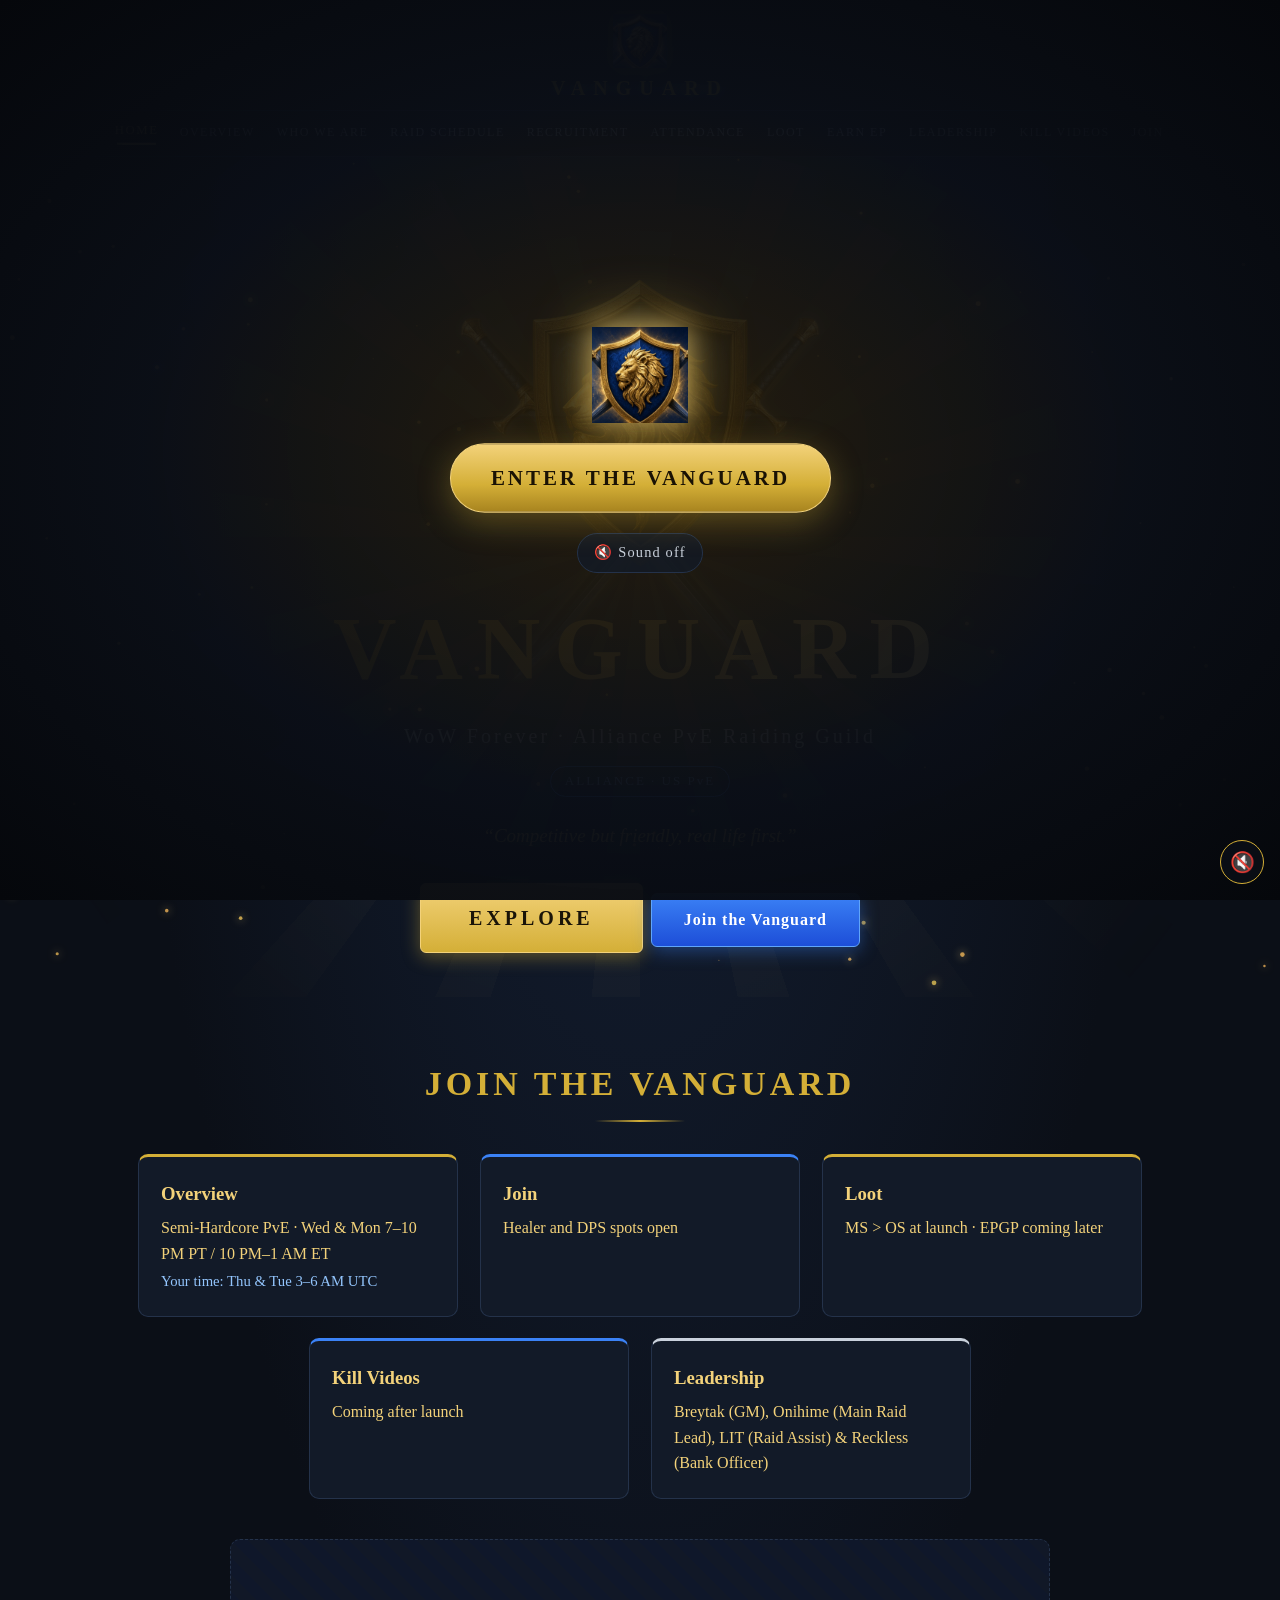
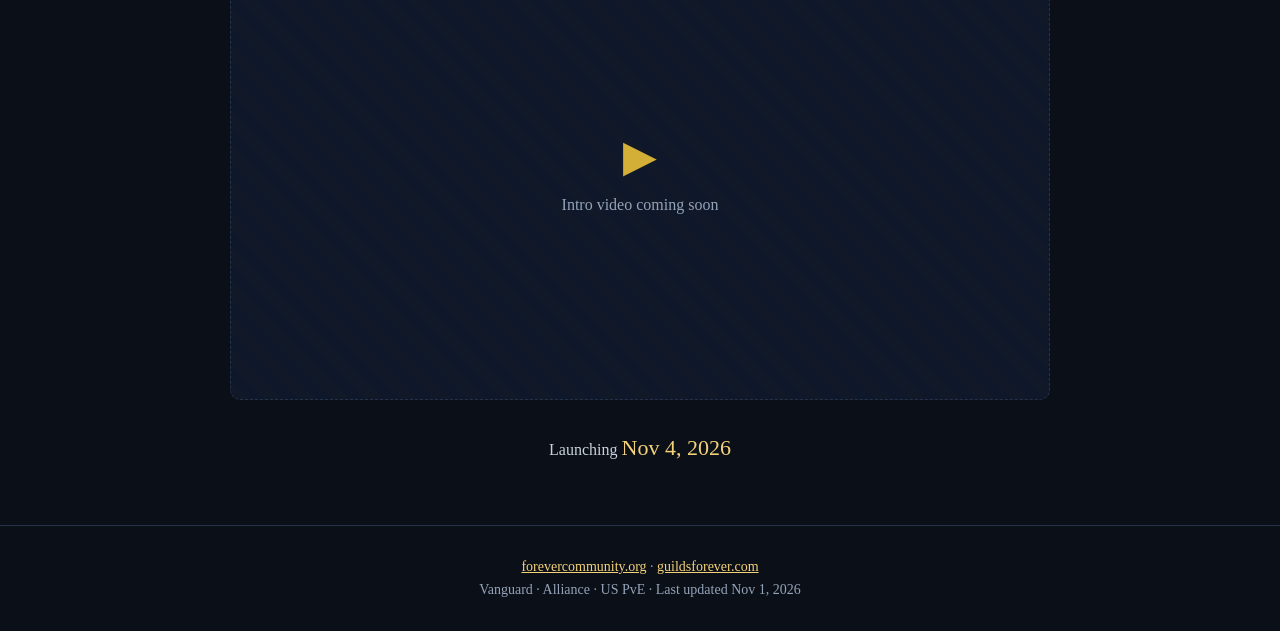
==== index.html @ 62df5122 "Officer core: LIT Raid Assist, Raid Lead 10-man 1 open" ====
<!DOCTYPE html><html lang="en"><head><meta charset="utf-8"><meta name="viewport" content="width=device-width,initial-scale=1"><meta name="robots" content="noindex,nofollow"><title>Home · Vanguard</title><link rel="icon" href="vanguard-icon.png"><link rel="stylesheet" href="styles.css?v=4"><script>try{if(!sessionStorage.getItem("vgIntro")&&!matchMedia("(prefers-reduced-motion: reduce)").matches)document.documentElement.classList.add("intro","intro-wait")}catch(e){}</script></head><body>
<nav class="nv-b"><a class="brand" href="index.html" class="active"><img src="vanguard-icon.png" alt="">VANGUARD</a><button class="burger" aria-label="Menu">☰</button><div class="links"><a href="index.html" class="active">Home</a><a href="overview.html">Overview</a><a href="who-we-are.html">Who We Are</a><a href="raid-schedule.html">Raid Schedule</a><a href="recruitment.html">Recruitment</a><a href="attendance.html">Attendance</a><a href="loot.html">Loot</a><a href="earn-ep.html">Earn EP</a><a href="leadership.html">Leadership</a><a href="videos.html">Kill Videos</a><a href="join.html">Join</a></div></nav>
<main><header class="hero"><canvas id="embers"></canvas><div class="rays"></div><div class="emblem"><img class="sword s1" src="sword.png" alt="" aria-hidden="true"><img class="sword s2" src="sword.png" alt="" aria-hidden="true"><img class="shield" src="shield-base.png" alt="Vanguard lion shield"><img class="lion" src="lion.png" alt="" aria-hidden="true"><span class="ring"></span><span class="flash"></span></div><h1 class="title">VANGUARD</h1><p class="tag">WoW Forever · Alliance PvE Raiding Guild</p><span class="region">ALLIANCE · US PvE</span><p class="motto">“Competitive but friendly, real life first.”</p><div><a class="btn gold big" href="#explore">Explore</a><a class="btn" href="https://discord.gg/F4yfHPMW54" target="_blank" rel="noopener">Join the Vanguard</a></div></header>
<section id="explore"><h2 class="reveal">Join the Vanguard</h2><div class="rule"></div><div class="tiles reveal" style="display:flex;flex-wrap:wrap;justify-content:center;gap:22px"><a href="overview.html" class="card tilt "><h3>Overview</h3><p>Semi-Hardcore PvE · Wed &amp; Mon <span class="raidtime" data-days="Wed,Mon">7–10 PM PT / 10 PM–1 AM ET</span></p></a><a href="join.html#recruiting" class="card tilt b"><h3>Join</h3><p>Healer and DPS spots open</p></a><a href="loot.html" class="card tilt "><h3>Loot</h3><p>MS &gt; OS at launch · EPGP coming later</p></a><a href="videos.html" class="card tilt b"><h3>Kill Videos</h3><p>Coming after launch</p></a><a href="leadership.html" class="card tilt s"><h3>Leadership</h3><p>Breytak (GM), Onihime (Main Raid Lead), LIT (Raid Assist) &amp; Reckless (Bank Officer)</p></a></div><div class="video-slot reveal" style="margin-top:40px"><div class="video tilt" role="img" aria-label="Intro video placeholder"><span>▶</span>Intro video coming soon</div></div><p class="center reveal" style="margin-top:30px">Launching <span class="big">Nov 4, 2026</span></p></section></main>
<footer><p><a href="https://forevercommunity.org/guilds/vanguard-2">forevercommunity.org</a> · <a href="https://guildsforever.com/guilds/vanguard">guildsforever.com</a></p><p>Vanguard · Alliance · US PvE · Last updated Nov 1, 2026</p></footer><div class="vg-splash" role="dialog" aria-label="Enter the Vanguard"><div class="vg-splash-inner"><img src="vanguard-icon.png" alt="" class="vg-splash-icon"><button class="vg-enter" type="button">Enter the Vanguard</button><button type="button" class="vg-hint" aria-pressed="false" title="Toggle sound"><span class="vg-spk">🔇</span> <span class="vg-hint-txt">Sound off</span></button></div></div><button class="sound-toggle" aria-label="Toggle sound" title="Sound off">🔇</button><script src="clang-fallback.js?v=4"></script><script src="script.js?v=4"></script></body></html>
---- styles.css ----
:root{--gold:#d4af37;--gold2:#f3d27a;--silver:#c9d1dc;--blue:#3b82f6;--bg:#0b0f17;--card:#121a28;--line:#24324a}
html{background:#0b0f17}
*{box-sizing:border-box;margin:0;padding:0}html{scroll-behavior:smooth}
body{background:radial-gradient(ellipse at top,#16233b 0,var(--bg) 60%) no-repeat;background-color:var(--bg);color:var(--silver);font-family:Georgia,'Times New Roman',serif;line-height:1.6;min-height:100vh;display:flex;flex-direction:column}
main{flex:1}a{color:var(--gold2)}
nav{position:sticky;top:0;z-index:50;background:rgba(11,15,23,.9);backdrop-filter:blur(8px);border-bottom:1px solid var(--line);display:flex;align-items:center;justify-content:space-between;padding:10px 24px}
.brand{display:flex;align-items:center;gap:10px;text-decoration:none;color:var(--gold);letter-spacing:4px;font-weight:bold}.brand img{width:38px;filter:drop-shadow(0 0 8px rgba(212,175,55,.5))}
.links{display:flex;gap:6px}.links a{position:relative;text-decoration:none;color:var(--silver);font-size:13px;letter-spacing:2px;text-transform:uppercase;padding:8px 12px;transition:.25s;display:inline-block}
.links a::after{content:"";position:absolute;left:12px;right:12px;bottom:4px;height:2px;background:linear-gradient(90deg,var(--gold),var(--gold2),var(--blue));transform:scaleX(0);transform-origin:left;transition:transform .35s}
.links a:hover,.links a.hover,.links a.active{color:var(--gold2);transform:translateY(-2px) scale(1.06);text-shadow:0 0 12px rgba(243,210,122,.8)}
.links a:hover::after,.links a.hover::after,.links a.active::after{transform:scaleX(1)}
.burger{display:none;background:none;border:1px solid var(--line);color:var(--gold);font-size:22px;padding:2px 10px;border-radius:6px;cursor:pointer}
@media(max-width:860px){.burger{display:block}.links{display:none;position:absolute;top:100%;left:0;right:0;flex-direction:column;background:rgba(11,15,23,.97);padding:10px 20px;border-bottom:1px solid var(--line)}.links.open{display:flex}h1.title{font-size:48px!important;letter-spacing:6px!important}}
.btn{display:inline-block;padding:13px 32px;border-radius:6px;background:linear-gradient(#3b82f6,#1d4ed8);color:#fff;text-decoration:none;font-weight:bold;letter-spacing:1px;border:1px solid #60a5fa;box-shadow:0 4px 18px rgba(59,130,246,.4);transition:.25s;margin:4px}
.btn:hover{transform:translateY(-3px) scale(1.04);box-shadow:0 8px 30px rgba(59,130,246,.7)}
.btn.gold{background:linear-gradient(var(--gold2),var(--gold));color:#1a1408;border-color:var(--gold2);box-shadow:0 4px 18px rgba(212,175,55,.4)}.btn.gold:hover{box-shadow:0 8px 34px rgba(243,210,122,.8)}
.btn.big{font-size:20px;padding:18px 48px;letter-spacing:4px;text-transform:uppercase}
section{max-width:1100px;margin:0 auto;padding:60px 24px}
h2{color:var(--gold);font-size:34px;letter-spacing:4px;text-transform:uppercase;text-align:center;margin-bottom:8px}
.rule{width:90px;height:2px;background:linear-gradient(90deg,transparent,var(--gold),transparent);margin:0 auto 32px}
.grid{display:grid;grid-template-columns:repeat(auto-fit,minmax(240px,1fr));gap:22px}
.card{background:var(--card);border:1px solid var(--line);border-radius:10px;padding:22px;border-top:3px solid var(--gold);transition:transform .2s,box-shadow .3s}
.card.b{border-top-color:var(--blue)}.card.s{border-top-color:var(--silver)}.card h3{color:#fff;margin-bottom:6px}.big{font-size:22px;color:var(--gold2)}
.tilt{transform-style:preserve-3d;will-change:transform}.tilt:hover,.tilt.hover{box-shadow:0 0 28px rgba(212,175,55,.45),0 0 60px rgba(59,130,246,.2);border-color:var(--gold)}
.role h3{font-size:15px;letter-spacing:3px;text-transform:uppercase;color:var(--gold)}.role li{list-style:none;padding:8px 0;border-bottom:1px solid var(--line);color:#e5e7eb}.role li small{display:block;color:#94a3b8}
.open{color:#4ade80;font-size:12px;letter-spacing:2px}.center{text-align:center}
.video{aspect-ratio:16/9;background:repeating-linear-gradient(45deg,#111827,#111827 12px,#0f172a 12px,#0f172a 24px);border:1px dashed var(--line);border-radius:10px;display:flex;flex-direction:column;align-items:center;justify-content:center;color:#94a3b8;transition:transform .2s,box-shadow .3s}
.video span{font-size:44px;color:var(--gold);transition:.3s}.video:hover span,.video.hover span{transform:scale(1.25);text-shadow:0 0 20px var(--gold)}
.pdf{width:100%;height:80vh;border:1px solid var(--line);border-radius:10px;background:#fff;margin-top:20px}
footer{border-top:1px solid var(--line);text-align:center;padding:30px;font-size:14px;color:#94a3b8}
.reveal{opacity:0;transform:translateY(40px);transition:opacity .8s,transform .8s}.reveal.in{opacity:1;transform:none}
.page-head{text-align:center;padding:60px 20px 0}.page-head h1{color:var(--gold);font-size:46px;letter-spacing:8px}
/* landing */
.hero{position:relative;min-height:calc(100vh - 60px);display:flex;flex-direction:column;align-items:center;justify-content:center;text-align:center;overflow:hidden;padding:40px 20px}
#embers{position:absolute;inset:0;width:100%;height:100%;z-index:0}
.rays{position:absolute;top:-50%;left:50%;width:1600px;height:1600px;margin-left:-800px;background:repeating-conic-gradient(from 0deg,rgba(243,210,122,.07) 0 6deg,transparent 6deg 18deg);animation:spin 80s linear infinite;z-index:0;mask-image:radial-gradient(circle,#000 0,transparent 60%);-webkit-mask-image:radial-gradient(circle,#000 0,transparent 60%)}
@keyframes spin{to{transform:rotate(360deg)}}
.hero>*:not(#embers):not(.rays){position:relative;z-index:1}
.hero img{width:240px;animation:pulse 3.5s ease-in-out infinite}
@keyframes pulse{0%,100%{filter:drop-shadow(0 0 18px rgba(59,130,246,.45))}50%{filter:drop-shadow(0 0 45px rgba(243,210,122,.85))}}
h1.title{font-size:88px;letter-spacing:14px;background:linear-gradient(110deg,#a8841f 0%,#f3d27a 35%,#fffbe8 50%,#f3d27a 65%,#a8841f 100%);background-size:250% 100%;-webkit-background-clip:text;background-clip:text;color:transparent;animation:shimmer 4s linear infinite}
@keyframes shimmer{from{background-position:150% 0}to{background-position:-100% 0}}
.tag{font-size:20px;letter-spacing:3px}.region{display:inline-block;margin:14px 0;padding:4px 14px;border:1px solid var(--blue);border-radius:20px;color:#93c5fd;font-size:13px;letter-spacing:2px}
.motto{font-style:italic;color:var(--gold2);font-size:19px;margin:10px 0 28px}
.tiles a{text-decoration:none;display:block}.tiles .card h3{color:var(--gold2)}
@media(prefers-reduced-motion:reduce){*{animation:none!important;transition:none!important}.reveal{opacity:1;transform:none}}
/* guide tabs */
.tabs{display:flex;flex-wrap:wrap;gap:8px;justify-content:center;margin-bottom:28px}
.tabs a{text-decoration:none;color:var(--silver);border:1px solid var(--line);background:var(--card);padding:9px 16px;border-radius:30px;font-size:13px;letter-spacing:2px;text-transform:uppercase;transition:.3s}
.tabs a:hover{color:var(--gold2);border-color:var(--gold);transform:translateY(-2px);box-shadow:0 0 14px rgba(212,175,55,.35)}
.tabs a.on{color:#1a1408;background:linear-gradient(var(--gold2),var(--gold));border-color:var(--gold2);box-shadow:0 0 22px rgba(243,210,122,.7)}
.panel{display:none;animation:fadeup .45s ease}.panel.on{display:block}
@keyframes fadeup{from{opacity:0;transform:translateY(16px)}to{opacity:1;transform:none}}
.panel h3.k{color:#93c5fd;font-size:13px;letter-spacing:3px;text-transform:uppercase;margin-bottom:4px}
.panel h2{text-align:left;font-size:28px;margin-bottom:16px}.panel p{margin-bottom:12px}.panel .grid{margin:16px 0}
.panel ul{margin:8px 0 16px 20px}.panel li{margin:6px 0}.panel li::marker{color:var(--gold)}
.panel ol{margin:8px 0 16px 22px}.stat{font-size:48px;color:var(--gold2);line-height:1}
table{width:100%;border-collapse:collapse;margin:12px 0 18px;background:var(--card);border-radius:8px;overflow:hidden}
th{color:var(--gold);text-align:left;font-size:12px;letter-spacing:2px;text-transform:uppercase;background:#0f1726}
th,td{padding:10px 12px;border-bottom:1px solid var(--line)}.formula{text-align:center;font-size:28px;color:var(--gold2);margin:14px 0}
.tablewrap{overflow-x:auto}
.video-slot{max-width:820px;margin:0 auto}
@media(max-width:600px){.tabs{flex-wrap:nowrap;overflow-x:auto;justify-content:flex-start;padding-bottom:6px}.tabs a{white-space:nowrap}}
.panel{scroll-margin-top:140px}
.tiles>a{flex:0 1 320px}
.guide-page{padding-top:40px}.links a{padding:8px 9px;letter-spacing:1.5px;font-size:12px}
@media(max-width:1180px){.burger{display:block}.links{display:none;position:absolute;top:100%;left:0;right:0;flex-direction:column;background:rgba(11,15,23,.97);padding:10px 20px;border-bottom:1px solid var(--line)}.links.open{display:flex}}
@media(max-width:1180px){.links{background:#0b0f17!important;box-shadow:0 12px 30px rgba(0,0,0,.6)}}
.localtime{display:block;margin-top:4px;font-size:.92em;color:#93c5fd}
/* ===== homepage intro ===== */
.emblem{position:relative;width:300px;height:280px;margin-bottom:6px}
.emblem .shield{position:absolute;left:42px;top:-14px;width:216px;height:auto;z-index:3;animation:pulse 3.5s ease-in-out infinite}
.sword{position:absolute;top:-37px;left:60px;width:180px;height:470px;transform-origin:50% 58%;object-fit:contain;z-index:1;filter:drop-shadow(0 0 6px rgba(243,210,122,.35))}
.sword.s1{transform:rotate(-40deg)}.sword.s2{transform:rotate(40deg) scaleX(-1)}
.ring,.flash{position:absolute;left:50%;top:45%;pointer-events:none;z-index:5;opacity:0}
.ring{width:40px;height:40px;margin:-20px;border-radius:50%;border:3px solid #fff3c4;box-shadow:0 0 30px #f3d27a,inset 0 0 20px #f3d27a}
.flash{width:420px;height:420px;margin:-210px;border-radius:50%;background:radial-gradient(circle,rgba(255,250,225,.95) 0,rgba(243,210,122,.5) 25%,transparent 60%)}
.intro .sword.s1{animation:drop1 .7s cubic-bezier(.5,0,.75,0) both}
.intro .sword.s2{animation:drop2 .7s cubic-bezier(.5,0,.75,0) .8s both}
@keyframes drop1{0%{transform:translateY(-700px) rotate(-40deg);opacity:0}70%{transform:translateY(0) rotate(-40deg);opacity:1}82%{transform:translateY(-22px) rotate(-40deg)}100%{transform:translateY(0) rotate(-40deg)}}
@keyframes drop2{0%{transform:translateY(-700px) rotate(40deg) scaleX(-1);opacity:0}70%{transform:translateY(0) rotate(40deg) scaleX(-1);opacity:1}82%{transform:translateY(-22px) rotate(40deg) scaleX(-1)}100%{transform:translateY(0) rotate(40deg) scaleX(-1)}}
.intro .emblem .shield{animation:slam .6s cubic-bezier(.6,0,.9,.3) 1.72s both,pulse 3.5s ease-in-out 3.2s infinite}
@keyframes slam{0%{transform:translateY(-500px) scale(1.6);opacity:0}80%{transform:translateY(0) scale(1);opacity:1}90%{transform:scale(1.06)}100%{transform:scale(1)}}
.intro .ring{animation:ring .7s ease-out 2.2s both}@keyframes ring{0%{opacity:0;transform:scale(1)}5%{opacity:1}100%{opacity:0;transform:scale(14)}}
.intro .flash{animation:flash .6s ease-out 2.2s both}@keyframes flash{0%{opacity:0;transform:scale(.3)}20%{opacity:1}100%{opacity:0;transform:scale(1.3)}}
.intro .hero{animation:shake .4s linear 2.2s both}
@keyframes shake{0%,100%{transform:none}15%{transform:translate(-7px,4px)}30%{transform:translate(6px,-5px)}45%{transform:translate(-5px,-3px)}60%{transform:translate(4px,4px)}80%{transform:translate(-2px,1px)}}
.intro h1.title{animation:reveal .8s ease-out 2.35s both,shimmer 4s linear 2.35s infinite}
@keyframes reveal{0%{clip-path:inset(0 100% 0 0);letter-spacing:30px;opacity:0}100%{clip-path:inset(0 0 0 0);opacity:1}}
.intro .hero .tag,.intro .hero .region,.intro .hero .motto,.intro .hero>div:last-of-type{animation:fadein .6s ease-out both}
.intro .hero .tag{animation-delay:2.7s}.intro .hero .region{animation-delay:2.8s}.intro .hero .motto{animation-delay:2.9s}.intro .hero>div:last-of-type{animation-delay:3s}
@keyframes fadein{from{opacity:0;transform:translateY(14px)}to{opacity:1;transform:none}}
.sound-toggle{position:fixed;right:16px;bottom:16px;z-index:10000;width:44px;height:44px;border-radius:50%;border:1px solid var(--gold);background:rgba(11,15,23,.85);font-size:20px;cursor:pointer;transition:.25s}
.sound-toggle:hover{box-shadow:0 0 16px rgba(243,210,122,.7);transform:scale(1.08)}
@media(max-width:600px){.emblem{transform:scale(.8);margin:-20px 0 -30px}}
.emblem{margin-top:96px}@media(max-width:600px){.emblem{margin-top:30px}}

.emblem .lion{position:absolute;left:72px;top:30px;width:162px;height:auto;z-index:4;filter:drop-shadow(0 3px 4px rgba(0,0,0,.55))}
.intro .emblem .lion{animation:lionpop .55s cubic-bezier(.2,1.6,.4,1) 2.2s both}
@keyframes lionpop{0%{transform:scale(.2);opacity:0;filter:brightness(2.4) drop-shadow(0 0 20px #fff3c4)}60%{opacity:1}100%{transform:scale(1);opacity:1;filter:brightness(1) drop-shadow(0 3px 4px rgba(0,0,0,.55))}}
.hero .emblem img.sword{width:180px;height:470px}

/* Enter splash (index only) */
.vg-splash{display:none}
.intro-wait .vg-splash{display:flex}
.vg-splash{position:fixed;inset:0;z-index:9999;align-items:center;justify-content:center;background:radial-gradient(ellipse at center,rgba(40,30,10,.92) 0%,rgba(11,15,23,.97) 55%,#05070b 100%);transition:opacity .6s ease,visibility .6s;text-align:center}
.vg-splash.out{opacity:0;visibility:hidden;pointer-events:none}
.vg-splash-inner{display:flex;flex-direction:column;align-items:center;gap:22px;padding:20px}
.vg-splash-icon{width:96px;height:96px;object-fit:contain;filter:drop-shadow(0 0 14px rgba(243,210,122,.7)) drop-shadow(0 0 30px rgba(212,175,55,.45));animation:vgGlow 2.4s ease-in-out infinite}
.vg-enter{font:inherit;font-size:1.25rem;letter-spacing:.14em;text-transform:uppercase;font-weight:700;color:#1a1204;cursor:pointer;padding:16px 38px;border:1px solid var(--gold2);border-radius:999px;background:linear-gradient(180deg,var(--gold2),var(--gold) 60%,#a8841f);box-shadow:0 0 0 0 rgba(243,210,122,.6),0 8px 30px rgba(212,175,55,.35);animation:vgPulse 1.8s ease-out infinite;transition:transform .15s}
.vg-enter:hover,.vg-enter:focus-visible{transform:scale(1.05);outline:none}
.vg-hint{margin:0;font:inherit;font-size:.9rem;letter-spacing:.08em;color:var(--silver);background:rgba(18,26,40,.7);border:1px solid var(--line);border-radius:999px;padding:7px 16px;cursor:pointer;transition:.2s}
.vg-hint:hover,.vg-hint:focus-visible{color:var(--gold2);border-color:var(--gold);box-shadow:0 0 12px rgba(243,210,122,.45);outline:none}
.vg-hint[aria-pressed="true"]{color:var(--gold2);border-color:var(--gold)}
@keyframes vgPulse{0%{box-shadow:0 0 0 0 rgba(243,210,122,.6),0 8px 30px rgba(212,175,55,.35)}70%{box-shadow:0 0 0 22px rgba(243,210,122,0),0 8px 30px rgba(212,175,55,.35)}100%{box-shadow:0 0 0 0 rgba(243,210,122,0),0 8px 30px rgba(212,175,55,.35)}}
@keyframes vgGlow{0%,100%{filter:drop-shadow(0 0 10px rgba(243,210,122,.55)) drop-shadow(0 0 22px rgba(212,175,55,.3))}50%{filter:drop-shadow(0 0 18px rgba(243,210,122,.9)) drop-shadow(0 0 40px rgba(212,175,55,.6))}}
.intro-wait .hero,.intro-wait .hero *{animation-play-state:paused!important}
.intro-wait body{overflow:hidden}

/* Nav option B: centered crest */
nav.nv-b{flex-direction:column;justify-content:center;gap:6px;padding:14px 24px 6px}
nav.nv-b .brand{flex-direction:column;gap:4px;font-size:20px;letter-spacing:8px;text-shadow:0 0 14px rgba(243,210,122,.5)}
nav.nv-b .brand img{width:54px}
nav.nv-b .links{display:flex;flex-wrap:wrap;justify-content:center;gap:2px;border-top:1px solid var(--line);padding-top:4px;width:100%;position:static;flex-direction:row;background:none!important;box-shadow:none!important}
nav.nv-b .links a{font-size:12px;padding:8px 10px}
nav.nv-b .links a.active::after{background:var(--gold2);height:2px}
@media(max-width:860px){nav.nv-b{flex-direction:row;justify-content:space-between;padding:10px 18px}
nav.nv-b .brand{flex-direction:row;font-size:16px;letter-spacing:4px}nav.nv-b .brand img{width:36px}
nav.nv-b .links{display:none;position:absolute;top:100%;left:0;right:0;flex-direction:column;background:#0b0f17!important;padding:10px 20px;border-top:0;text-align:center}
nav.nv-b .links.open{display:flex}}

.discord-link{color:var(--gold2);text-decoration:none;font-weight:bold;border-bottom:1px dotted var(--gold)}.discord-link:hover{text-decoration:underline;border-bottom-color:transparent}
.discord-btn{font-size:14px;padding:9px 22px}
.discord-cta{margin-top:18px}
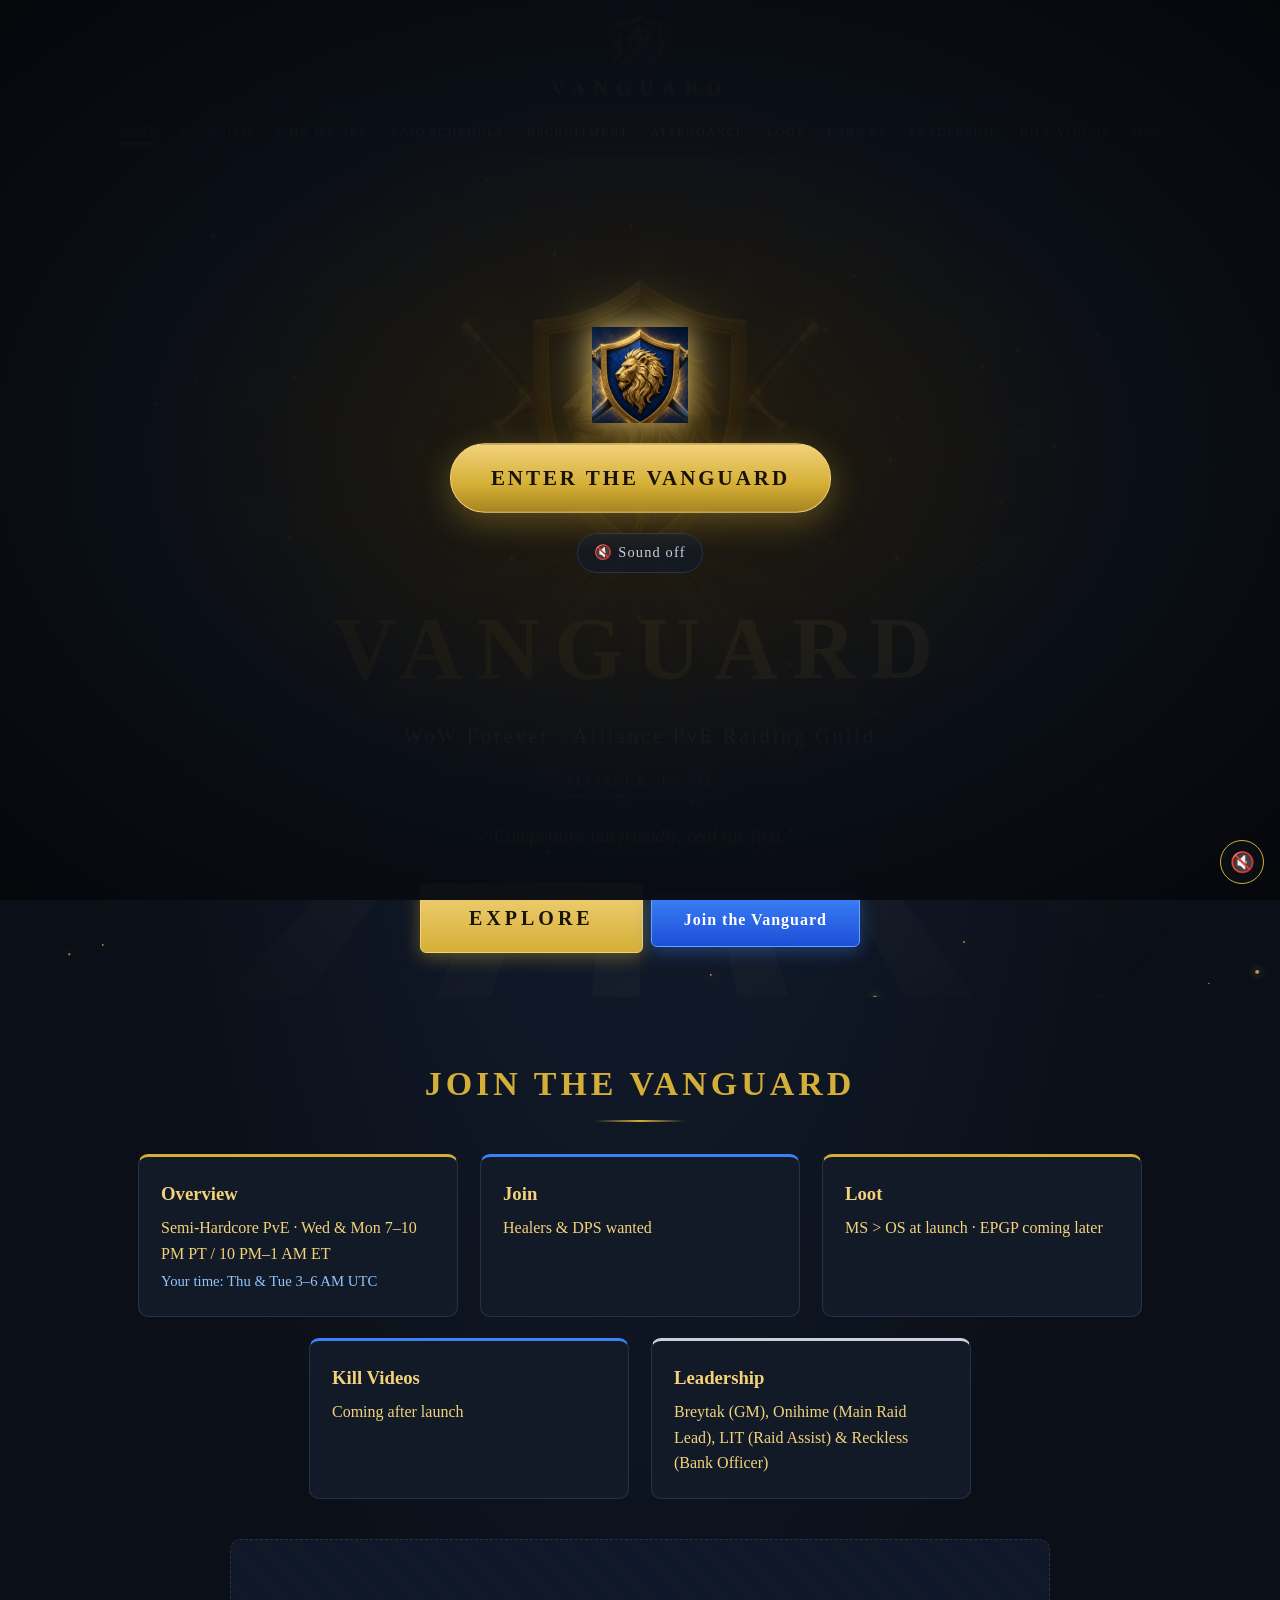
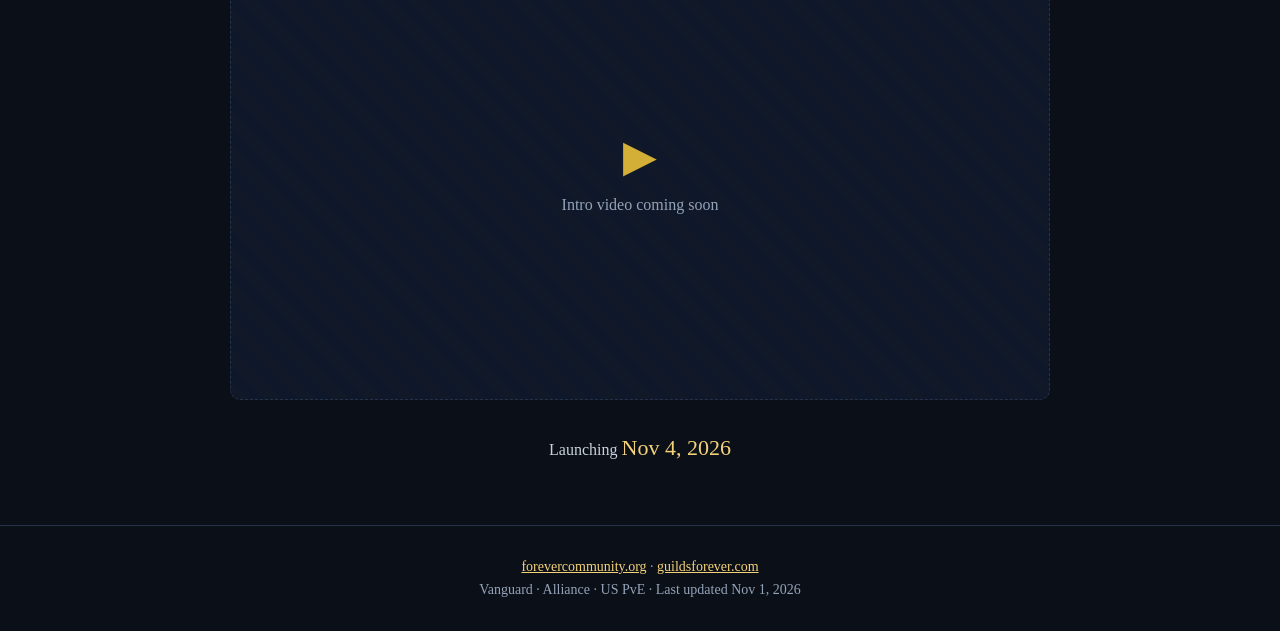
==== commit 17970d4e: "Update recruiting needs (healers & DPS)" ====
--- a/index.html
+++ b/index.html
@@ -1,5 +1,5 @@
 <!DOCTYPE html><html lang="en"><head><meta charset="utf-8"><meta name="viewport" content="width=device-width,initial-scale=1"><meta name="robots" content="noindex,nofollow"><title>Home · Vanguard</title><link rel="icon" href="vanguard-icon.png"><link rel="stylesheet" href="styles.css?v=4"><script>try{if(!sessionStorage.getItem("vgIntro")&&!matchMedia("(prefers-reduced-motion: reduce)").matches)document.documentElement.classList.add("intro","intro-wait")}catch(e){}</script></head><body>
 <nav class="nv-b"><a class="brand" href="index.html" class="active"><img src="vanguard-icon.png" alt="">VANGUARD</a><button class="burger" aria-label="Menu">☰</button><div class="links"><a href="index.html" class="active">Home</a><a href="overview.html">Overview</a><a href="who-we-are.html">Who We Are</a><a href="raid-schedule.html">Raid Schedule</a><a href="recruitment.html">Recruitment</a><a href="attendance.html">Attendance</a><a href="loot.html">Loot</a><a href="earn-ep.html">Earn EP</a><a href="leadership.html">Leadership</a><a href="videos.html">Kill Videos</a><a href="join.html">Join</a></div></nav>
 <main><header class="hero"><canvas id="embers"></canvas><div class="rays"></div><div class="emblem"><img class="sword s1" src="sword.png" alt="" aria-hidden="true"><img class="sword s2" src="sword.png" alt="" aria-hidden="true"><img class="shield" src="shield-base.png" alt="Vanguard lion shield"><img class="lion" src="lion.png" alt="" aria-hidden="true"><span class="ring"></span><span class="flash"></span></div><h1 class="title">VANGUARD</h1><p class="tag">WoW Forever · Alliance PvE Raiding Guild</p><span class="region">ALLIANCE · US PvE</span><p class="motto">“Competitive but friendly, real life first.”</p><div><a class="btn gold big" href="#explore">Explore</a><a class="btn" href="https://discord.gg/F4yfHPMW54" target="_blank" rel="noopener">Join the Vanguard</a></div></header>
-<section id="explore"><h2 class="reveal">Join the Vanguard</h2><div class="rule"></div><div class="tiles reveal" style="display:flex;flex-wrap:wrap;justify-content:center;gap:22px"><a href="overview.html" class="card tilt "><h3>Overview</h3><p>Semi-Hardcore PvE · Wed &amp; Mon <span class="raidtime" data-days="Wed,Mon">7–10 PM PT / 10 PM–1 AM ET</span></p></a><a href="join.html#recruiting" class="card tilt b"><h3>Join</h3><p>Healer and DPS spots open</p></a><a href="loot.html" class="card tilt "><h3>Loot</h3><p>MS &gt; OS at launch · EPGP coming later</p></a><a href="videos.html" class="card tilt b"><h3>Kill Videos</h3><p>Coming after launch</p></a><a href="leadership.html" class="card tilt s"><h3>Leadership</h3><p>Breytak (GM), Onihime (Main Raid Lead), LIT (Raid Assist) &amp; Reckless (Bank Officer)</p></a></div><div class="video-slot reveal" style="margin-top:40px"><div class="video tilt" role="img" aria-label="Intro video placeholder"><span>▶</span>Intro video coming soon</div></div><p class="center reveal" style="margin-top:30px">Launching <span class="big">Nov 4, 2026</span></p></section></main>
+<section id="explore"><h2 class="reveal">Join the Vanguard</h2><div class="rule"></div><div class="tiles reveal" style="display:flex;flex-wrap:wrap;justify-content:center;gap:22px"><a href="overview.html" class="card tilt "><h3>Overview</h3><p>Semi-Hardcore PvE · Wed &amp; Mon <span class="raidtime" data-days="Wed,Mon">7–10 PM PT / 10 PM–1 AM ET</span></p></a><a href="join.html#recruiting" class="card tilt b"><h3>Join</h3><p>Healers &amp; DPS wanted</p></a><a href="loot.html" class="card tilt "><h3>Loot</h3><p>MS &gt; OS at launch · EPGP coming later</p></a><a href="videos.html" class="card tilt b"><h3>Kill Videos</h3><p>Coming after launch</p></a><a href="leadership.html" class="card tilt s"><h3>Leadership</h3><p>Breytak (GM), Onihime (Main Raid Lead), LIT (Raid Assist) &amp; Reckless (Bank Officer)</p></a></div><div class="video-slot reveal" style="margin-top:40px"><div class="video tilt" role="img" aria-label="Intro video placeholder"><span>▶</span>Intro video coming soon</div></div><p class="center reveal" style="margin-top:30px">Launching <span class="big">Nov 4, 2026</span></p></section></main>
 <footer><p><a href="https://forevercommunity.org/guilds/vanguard-2">forevercommunity.org</a> · <a href="https://guildsforever.com/guilds/vanguard">guildsforever.com</a></p><p>Vanguard · Alliance · US PvE · Last updated Nov 1, 2026</p></footer><div class="vg-splash" role="dialog" aria-label="Enter the Vanguard"><div class="vg-splash-inner"><img src="vanguard-icon.png" alt="" class="vg-splash-icon"><button class="vg-enter" type="button">Enter the Vanguard</button><button type="button" class="vg-hint" aria-pressed="false" title="Toggle sound"><span class="vg-spk">🔇</span> <span class="vg-hint-txt">Sound off</span></button></div></div><button class="sound-toggle" aria-label="Toggle sound" title="Sound off">🔇</button><script src="clang-fallback.js?v=4"></script><script src="script.js?v=4"></script></body></html>
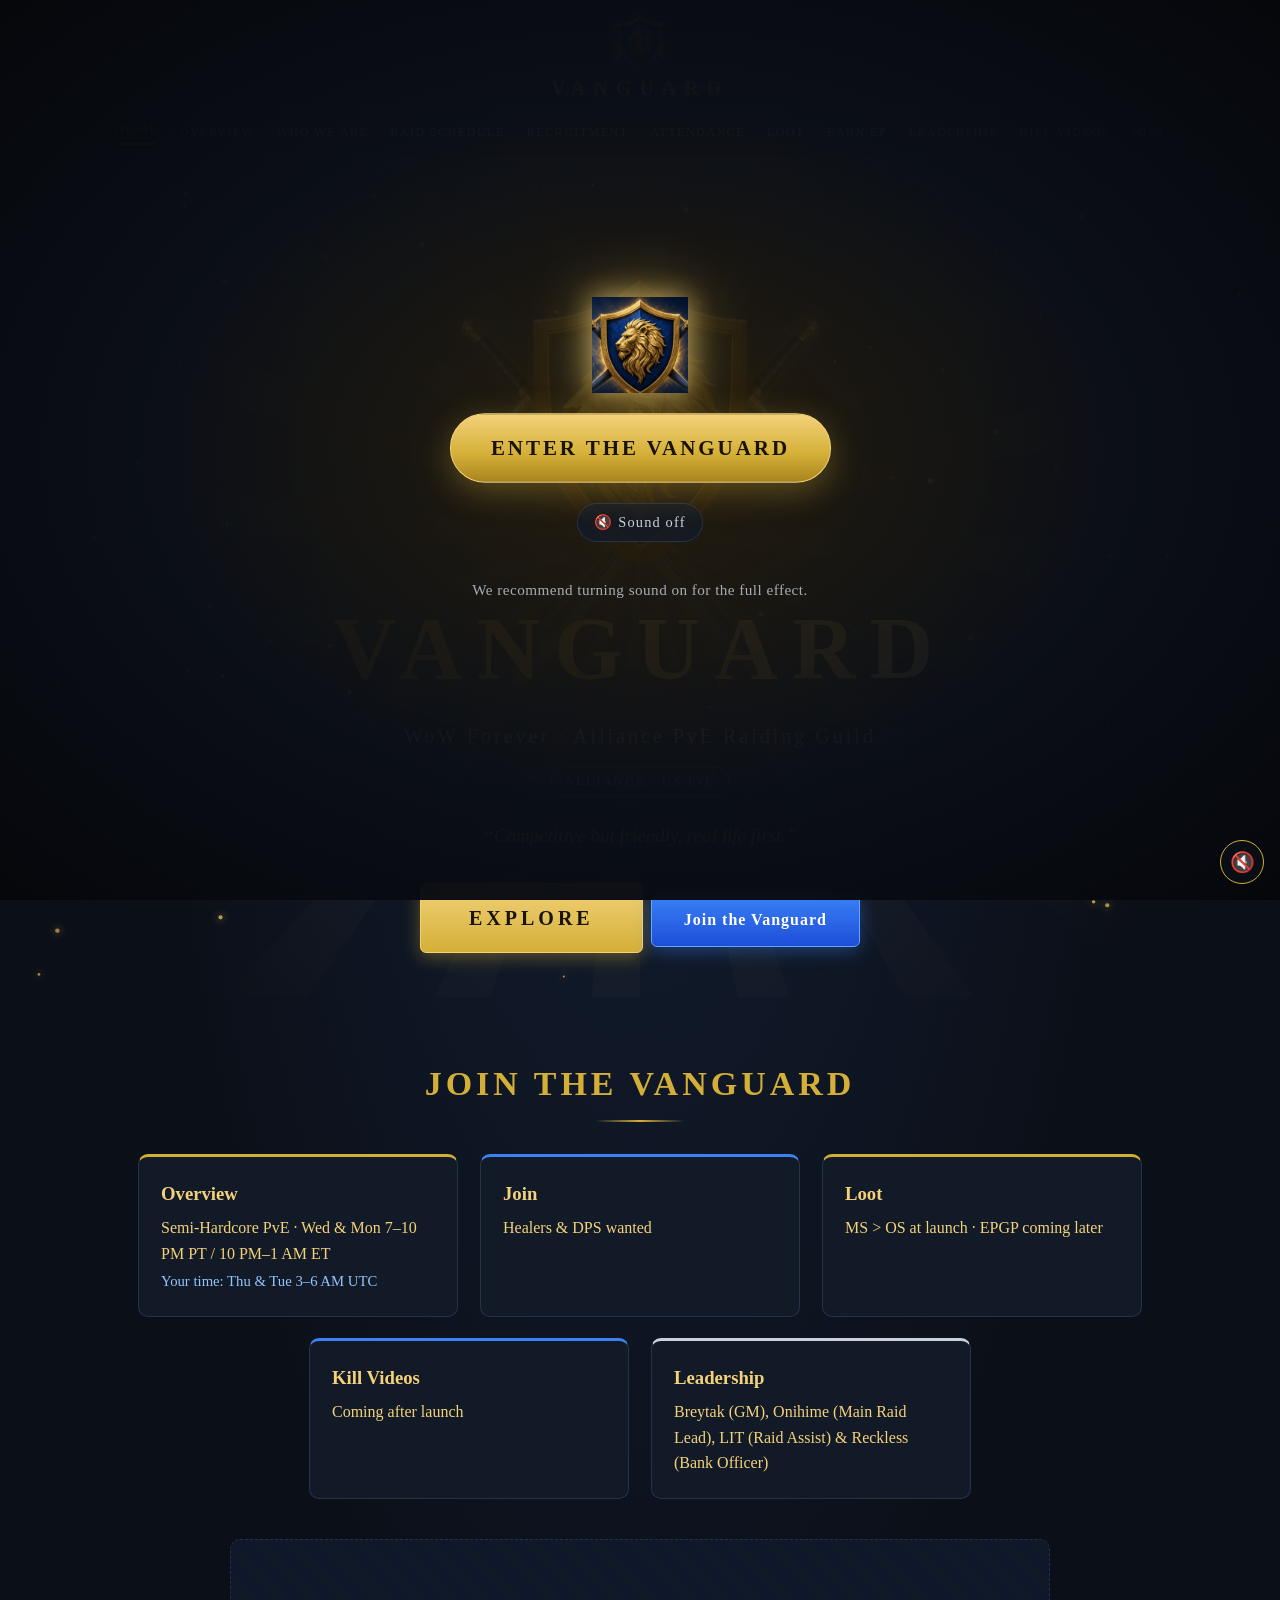
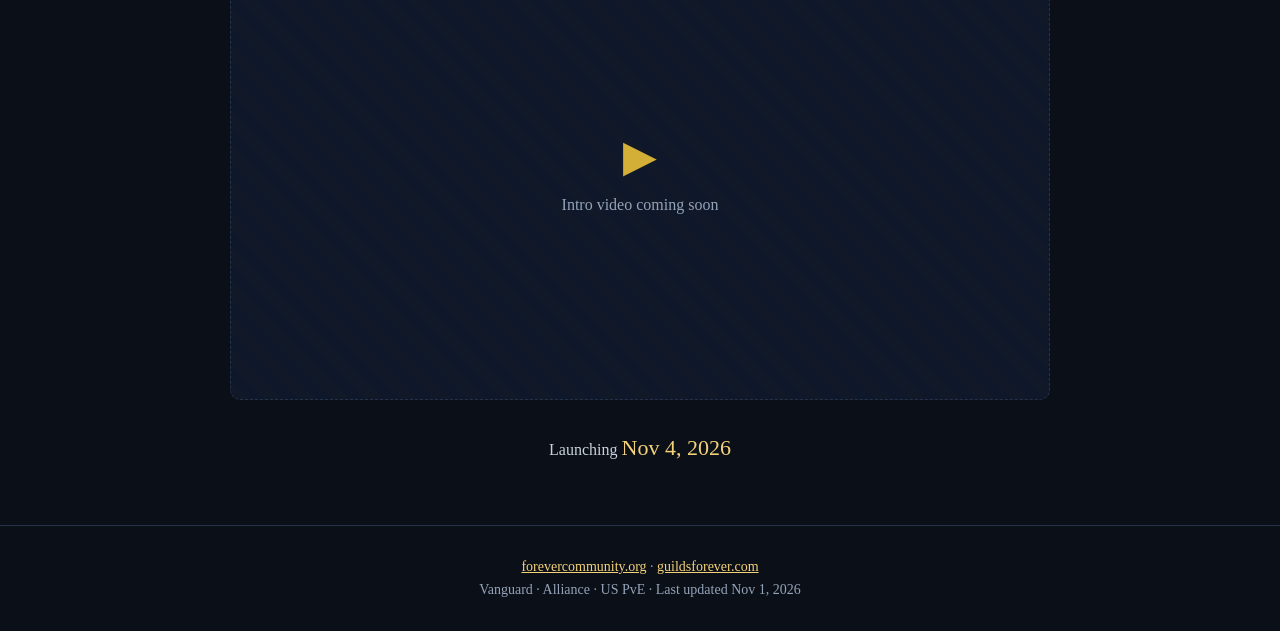
==== commit 8c2f2d8d: "Alk fills G1 Holy Priest; sound note on splash" ====
--- a/index.html
+++ b/index.html
@@ -1,5 +1,5 @@
-<!DOCTYPE html><html lang="en"><head><meta charset="utf-8"><meta name="viewport" content="width=device-width,initial-scale=1"><meta name="robots" content="noindex,nofollow"><title>Home · Vanguard</title><link rel="icon" href="vanguard-icon.png"><link rel="stylesheet" href="styles.css?v=4"><script>try{if(!sessionStorage.getItem("vgIntro")&&!matchMedia("(prefers-reduced-motion: reduce)").matches)document.documentElement.classList.add("intro","intro-wait")}catch(e){}</script></head><body>
+<!DOCTYPE html><html lang="en"><head><meta charset="utf-8"><meta name="viewport" content="width=device-width,initial-scale=1"><meta name="robots" content="noindex,nofollow"><title>Home · Vanguard</title><link rel="icon" href="vanguard-icon.png"><link rel="stylesheet" href="styles.css?v=5"><script>try{if(!sessionStorage.getItem("vgIntro")&&!matchMedia("(prefers-reduced-motion: reduce)").matches)document.documentElement.classList.add("intro","intro-wait")}catch(e){}</script></head><body>
 <nav class="nv-b"><a class="brand" href="index.html" class="active"><img src="vanguard-icon.png" alt="">VANGUARD</a><button class="burger" aria-label="Menu">☰</button><div class="links"><a href="index.html" class="active">Home</a><a href="overview.html">Overview</a><a href="who-we-are.html">Who We Are</a><a href="raid-schedule.html">Raid Schedule</a><a href="recruitment.html">Recruitment</a><a href="attendance.html">Attendance</a><a href="loot.html">Loot</a><a href="earn-ep.html">Earn EP</a><a href="leadership.html">Leadership</a><a href="videos.html">Kill Videos</a><a href="join.html">Join</a></div></nav>
 <main><header class="hero"><canvas id="embers"></canvas><div class="rays"></div><div class="emblem"><img class="sword s1" src="sword.png" alt="" aria-hidden="true"><img class="sword s2" src="sword.png" alt="" aria-hidden="true"><img class="shield" src="shield-base.png" alt="Vanguard lion shield"><img class="lion" src="lion.png" alt="" aria-hidden="true"><span class="ring"></span><span class="flash"></span></div><h1 class="title">VANGUARD</h1><p class="tag">WoW Forever · Alliance PvE Raiding Guild</p><span class="region">ALLIANCE · US PvE</span><p class="motto">“Competitive but friendly, real life first.”</p><div><a class="btn gold big" href="#explore">Explore</a><a class="btn" href="https://discord.gg/F4yfHPMW54" target="_blank" rel="noopener">Join the Vanguard</a></div></header>
 <section id="explore"><h2 class="reveal">Join the Vanguard</h2><div class="rule"></div><div class="tiles reveal" style="display:flex;flex-wrap:wrap;justify-content:center;gap:22px"><a href="overview.html" class="card tilt "><h3>Overview</h3><p>Semi-Hardcore PvE · Wed &amp; Mon <span class="raidtime" data-days="Wed,Mon">7–10 PM PT / 10 PM–1 AM ET</span></p></a><a href="join.html#recruiting" class="card tilt b"><h3>Join</h3><p>Healers &amp; DPS wanted</p></a><a href="loot.html" class="card tilt "><h3>Loot</h3><p>MS &gt; OS at launch · EPGP coming later</p></a><a href="videos.html" class="card tilt b"><h3>Kill Videos</h3><p>Coming after launch</p></a><a href="leadership.html" class="card tilt s"><h3>Leadership</h3><p>Breytak (GM), Onihime (Main Raid Lead), LIT (Raid Assist) &amp; Reckless (Bank Officer)</p></a></div><div class="video-slot reveal" style="margin-top:40px"><div class="video tilt" role="img" aria-label="Intro video placeholder"><span>▶</span>Intro video coming soon</div></div><p class="center reveal" style="margin-top:30px">Launching <span class="big">Nov 4, 2026</span></p></section></main>
-<footer><p><a href="https://forevercommunity.org/guilds/vanguard-2">forevercommunity.org</a> · <a href="https://guildsforever.com/guilds/vanguard">guildsforever.com</a></p><p>Vanguard · Alliance · US PvE · Last updated Nov 1, 2026</p></footer><div class="vg-splash" role="dialog" aria-label="Enter the Vanguard"><div class="vg-splash-inner"><img src="vanguard-icon.png" alt="" class="vg-splash-icon"><button class="vg-enter" type="button">Enter the Vanguard</button><button type="button" class="vg-hint" aria-pressed="false" title="Toggle sound"><span class="vg-spk">🔇</span> <span class="vg-hint-txt">Sound off</span></button></div></div><button class="sound-toggle" aria-label="Toggle sound" title="Sound off">🔇</button><script src="clang-fallback.js?v=4"></script><script src="script.js?v=4"></script></body></html>+<footer><p><a href="https://forevercommunity.org/guilds/vanguard-2">forevercommunity.org</a> · <a href="https://guildsforever.com/guilds/vanguard">guildsforever.com</a></p><p>Vanguard · Alliance · US PvE · Last updated Nov 1, 2026</p></footer><div class="vg-splash" role="dialog" aria-label="Enter the Vanguard"><div class="vg-splash-inner"><img src="vanguard-icon.png" alt="" class="vg-splash-icon"><button class="vg-enter" type="button">Enter the Vanguard</button><button type="button" class="vg-hint" aria-pressed="false" title="Toggle sound"><span class="vg-spk">🔇</span> <span class="vg-hint-txt">Sound off</span></button><p class="vg-sound-note">We recommend turning sound on for the full effect.</p></div></div><button class="sound-toggle" aria-label="Toggle sound" title="Sound off">🔇</button><script src="clang-fallback.js?v=4"></script><script src="script.js?v=4"></script></body></html>
--- a/styles.css
+++ b/styles.css
@@ -132,3 +132,5 @@
 .discord-link{color:var(--gold2);text-decoration:none;font-weight:bold;border-bottom:1px dotted var(--gold)}.discord-link:hover{text-decoration:underline;border-bottom-color:transparent}
 .discord-btn{font-size:14px;padding:9px 22px}
 .discord-cta{margin-top:18px}
+
+.vg-sound-note{margin:14px 0 0;font-size:.95rem;opacity:.8;letter-spacing:.03em;text-align:center}
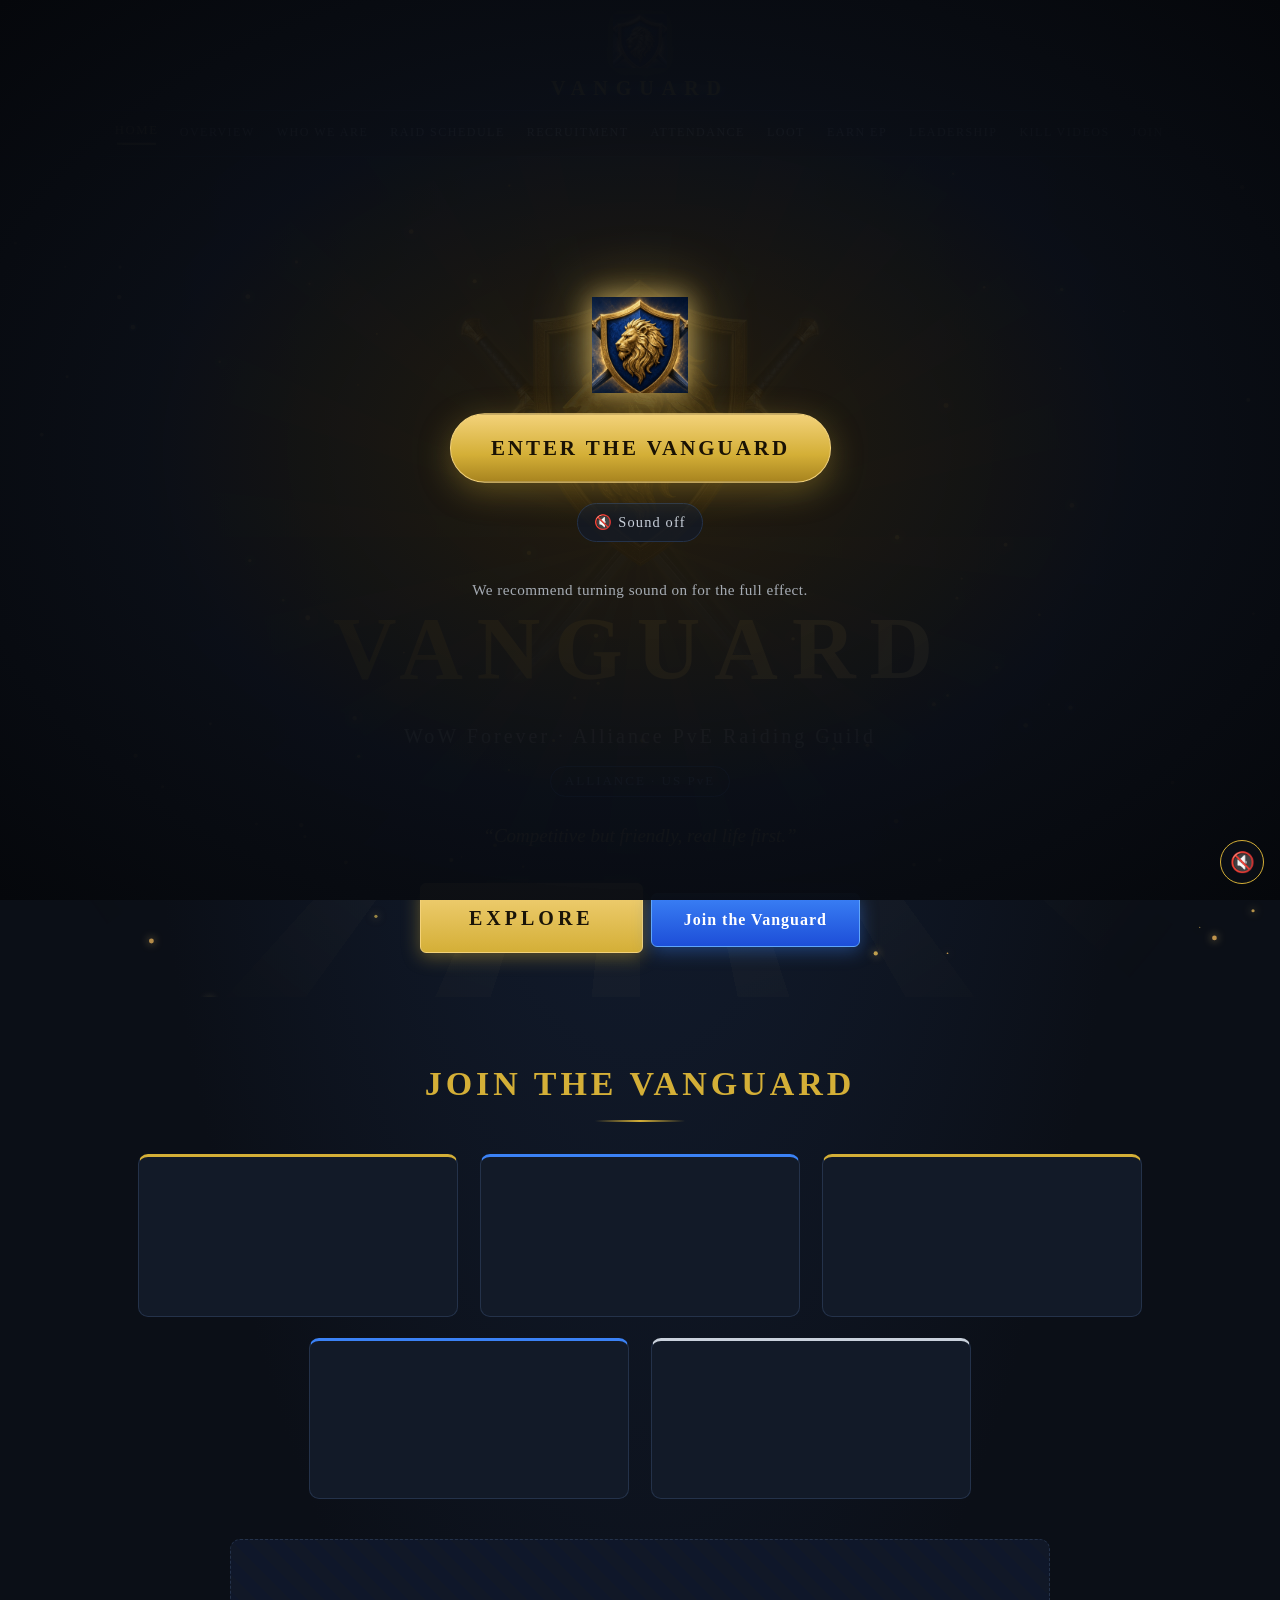
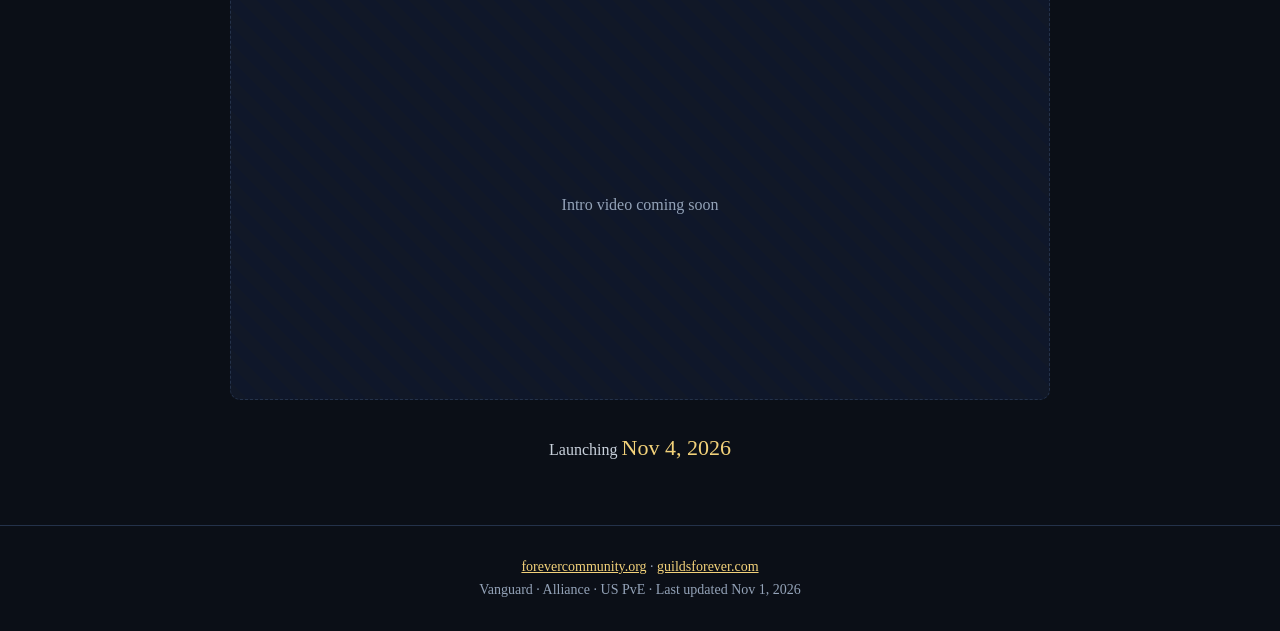
==== commit b9b3c769: "Roster update: Vex joins, healers full" ====
--- a/index.html
+++ b/index.html
@@ -1,5 +1,5 @@
 <!DOCTYPE html><html lang="en"><head><meta charset="utf-8"><meta name="viewport" content="width=device-width,initial-scale=1"><meta name="robots" content="noindex,nofollow"><title>Home · Vanguard</title><link rel="icon" href="vanguard-icon.png"><link rel="stylesheet" href="styles.css?v=5"><script>try{if(!sessionStorage.getItem("vgIntro")&&!matchMedia("(prefers-reduced-motion: reduce)").matches)document.documentElement.classList.add("intro","intro-wait")}catch(e){}</script></head><body>
 <nav class="nv-b"><a class="brand" href="index.html" class="active"><img src="vanguard-icon.png" alt="">VANGUARD</a><button class="burger" aria-label="Menu">☰</button><div class="links"><a href="index.html" class="active">Home</a><a href="overview.html">Overview</a><a href="who-we-are.html">Who We Are</a><a href="raid-schedule.html">Raid Schedule</a><a href="recruitment.html">Recruitment</a><a href="attendance.html">Attendance</a><a href="loot.html">Loot</a><a href="earn-ep.html">Earn EP</a><a href="leadership.html">Leadership</a><a href="videos.html">Kill Videos</a><a href="join.html">Join</a></div></nav>
 <main><header class="hero"><canvas id="embers"></canvas><div class="rays"></div><div class="emblem"><img class="sword s1" src="sword.png" alt="" aria-hidden="true"><img class="sword s2" src="sword.png" alt="" aria-hidden="true"><img class="shield" src="shield-base.png" alt="Vanguard lion shield"><img class="lion" src="lion.png" alt="" aria-hidden="true"><span class="ring"></span><span class="flash"></span></div><h1 class="title">VANGUARD</h1><p class="tag">WoW Forever · Alliance PvE Raiding Guild</p><span class="region">ALLIANCE · US PvE</span><p class="motto">“Competitive but friendly, real life first.”</p><div><a class="btn gold big" href="#explore">Explore</a><a class="btn" href="https://discord.gg/F4yfHPMW54" target="_blank" rel="noopener">Join the Vanguard</a></div></header>
-<section id="explore"><h2 class="reveal">Join the Vanguard</h2><div class="rule"></div><div class="tiles reveal" style="display:flex;flex-wrap:wrap;justify-content:center;gap:22px"><a href="overview.html" class="card tilt "><h3>Overview</h3><p>Semi-Hardcore PvE · Wed &amp; Mon <span class="raidtime" data-days="Wed,Mon">7–10 PM PT / 10 PM–1 AM ET</span></p></a><a href="join.html#recruiting" class="card tilt b"><h3>Join</h3><p>Healers &amp; DPS wanted</p></a><a href="loot.html" class="card tilt "><h3>Loot</h3><p>MS &gt; OS at launch · EPGP coming later</p></a><a href="videos.html" class="card tilt b"><h3>Kill Videos</h3><p>Coming after launch</p></a><a href="leadership.html" class="card tilt s"><h3>Leadership</h3><p>Breytak (GM), Onihime (Main Raid Lead), LIT (Raid Assist) &amp; Reckless (Bank Officer)</p></a></div><div class="video-slot reveal" style="margin-top:40px"><div class="video tilt" role="img" aria-label="Intro video placeholder"><span>▶</span>Intro video coming soon</div></div><p class="center reveal" style="margin-top:30px">Launching <span class="big">Nov 4, 2026</span></p></section></main>
+<section id="explore"><h2 class="reveal">Join the Vanguard</h2><div class="rule"></div><div class="tiles reveal" style="display:flex;flex-wrap:wrap;justify-content:center;gap:22px"><a href="overview.html" class="card tilt "><h3>Overview</h3><p>Semi-Hardcore PvE · Wed &amp; Mon <span class="raidtime" data-days="Wed,Mon">7–10 PM PT / 10 PM–1 AM ET</span></p></a><a href="join.html#recruiting" class="card tilt b"><h3>Join</h3><p>DPS wanted</p></a><a href="loot.html" class="card tilt "><h3>Loot</h3><p>MS &gt; OS at launch · EPGP coming later</p></a><a href="videos.html" class="card tilt b"><h3>Kill Videos</h3><p>Coming after launch</p></a><a href="leadership.html" class="card tilt s"><h3>Leadership</h3><p>Breytak (GM), Onihime (Main Raid Lead), LIT (Raid Assist) &amp; Reckless (Bank Officer)</p></a></div><div class="video-slot reveal" style="margin-top:40px"><div class="video tilt" role="img" aria-label="Intro video placeholder"><span>▶</span>Intro video coming soon</div></div><p class="center reveal" style="margin-top:30px">Launching <span class="big">Nov 4, 2026</span></p></section></main>
 <footer><p><a href="https://forevercommunity.org/guilds/vanguard-2">forevercommunity.org</a> · <a href="https://guildsforever.com/guilds/vanguard">guildsforever.com</a></p><p>Vanguard · Alliance · US PvE · Last updated Nov 1, 2026</p></footer><div class="vg-splash" role="dialog" aria-label="Enter the Vanguard"><div class="vg-splash-inner"><img src="vanguard-icon.png" alt="" class="vg-splash-icon"><button class="vg-enter" type="button">Enter the Vanguard</button><button type="button" class="vg-hint" aria-pressed="false" title="Toggle sound"><span class="vg-spk">🔇</span> <span class="vg-hint-txt">Sound off</span></button><p class="vg-sound-note">We recommend turning sound on for the full effect.</p></div></div><button class="sound-toggle" aria-label="Toggle sound" title="Sound off">🔇</button><script src="clang-fallback.js?v=4"></script><script src="script.js?v=4"></script></body></html>
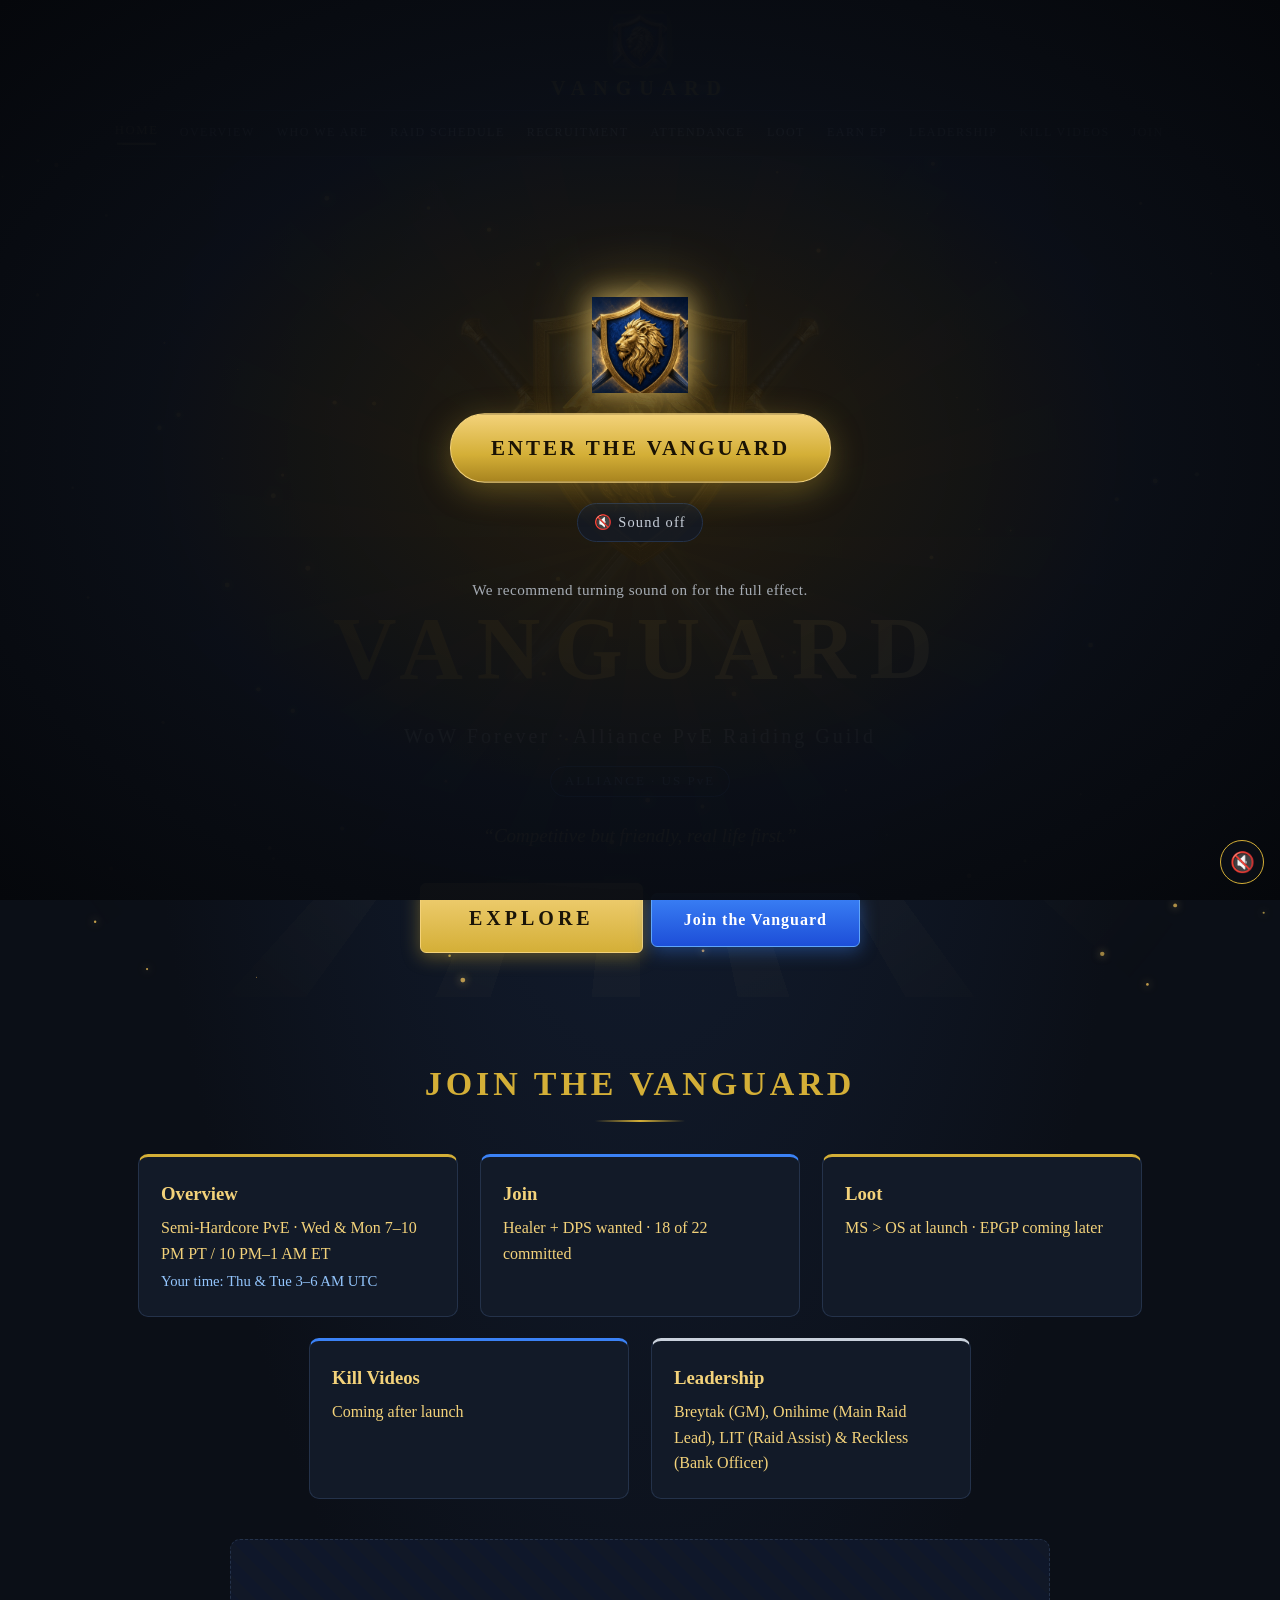
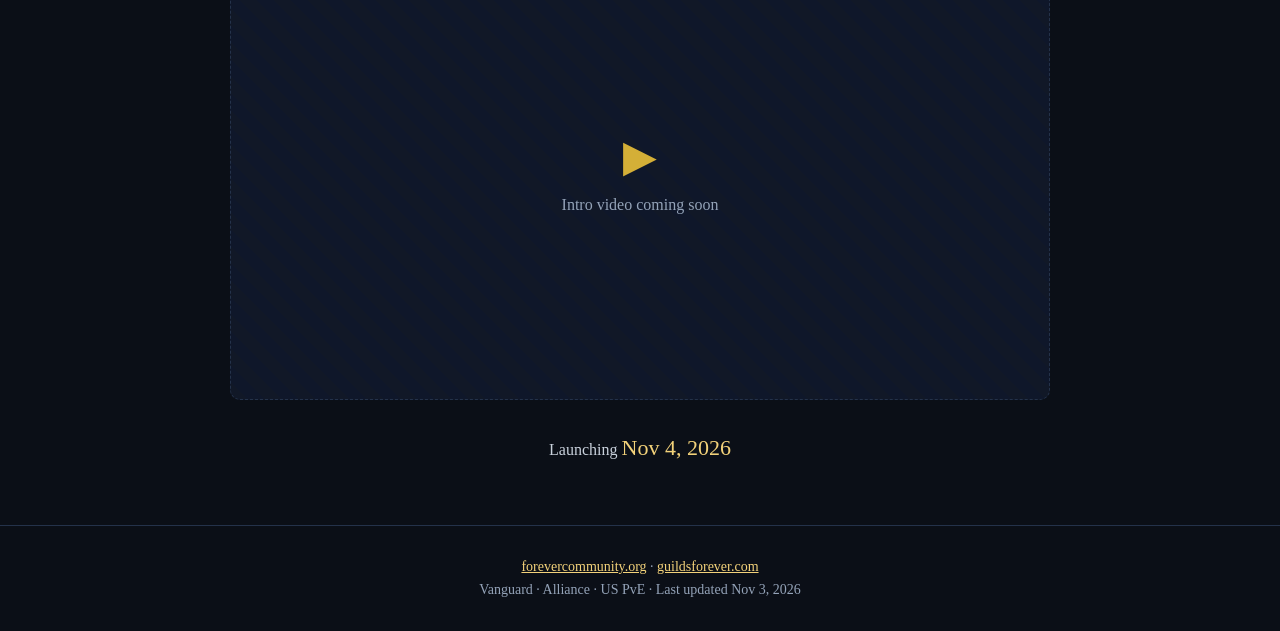
==== commit 91f6aab6: "Roster update: 22-man roster, 18 of 22 committed, still recruiting" ====
--- a/index.html
+++ b/index.html
@@ -1,5 +1,5 @@
 <!DOCTYPE html><html lang="en"><head><meta charset="utf-8"><meta name="viewport" content="width=device-width,initial-scale=1"><meta name="robots" content="noindex,nofollow"><title>Home · Vanguard</title><link rel="icon" href="vanguard-icon.png"><link rel="stylesheet" href="styles.css?v=5"><script>try{if(!sessionStorage.getItem("vgIntro")&&!matchMedia("(prefers-reduced-motion: reduce)").matches)document.documentElement.classList.add("intro","intro-wait")}catch(e){}</script></head><body>
 <nav class="nv-b"><a class="brand" href="index.html" class="active"><img src="vanguard-icon.png" alt="">VANGUARD</a><button class="burger" aria-label="Menu">☰</button><div class="links"><a href="index.html" class="active">Home</a><a href="overview.html">Overview</a><a href="who-we-are.html">Who We Are</a><a href="raid-schedule.html">Raid Schedule</a><a href="recruitment.html">Recruitment</a><a href="attendance.html">Attendance</a><a href="loot.html">Loot</a><a href="earn-ep.html">Earn EP</a><a href="leadership.html">Leadership</a><a href="videos.html">Kill Videos</a><a href="join.html">Join</a></div></nav>
 <main><header class="hero"><canvas id="embers"></canvas><div class="rays"></div><div class="emblem"><img class="sword s1" src="sword.png" alt="" aria-hidden="true"><img class="sword s2" src="sword.png" alt="" aria-hidden="true"><img class="shield" src="shield-base.png" alt="Vanguard lion shield"><img class="lion" src="lion.png" alt="" aria-hidden="true"><span class="ring"></span><span class="flash"></span></div><h1 class="title">VANGUARD</h1><p class="tag">WoW Forever · Alliance PvE Raiding Guild</p><span class="region">ALLIANCE · US PvE</span><p class="motto">“Competitive but friendly, real life first.”</p><div><a class="btn gold big" href="#explore">Explore</a><a class="btn" href="https://discord.gg/F4yfHPMW54" target="_blank" rel="noopener">Join the Vanguard</a></div></header>
-<section id="explore"><h2 class="reveal">Join the Vanguard</h2><div class="rule"></div><div class="tiles reveal" style="display:flex;flex-wrap:wrap;justify-content:center;gap:22px"><a href="overview.html" class="card tilt "><h3>Overview</h3><p>Semi-Hardcore PvE · Wed &amp; Mon <span class="raidtime" data-days="Wed,Mon">7–10 PM PT / 10 PM–1 AM ET</span></p></a><a href="join.html#recruiting" class="card tilt b"><h3>Join</h3><p>DPS wanted</p></a><a href="loot.html" class="card tilt "><h3>Loot</h3><p>MS &gt; OS at launch · EPGP coming later</p></a><a href="videos.html" class="card tilt b"><h3>Kill Videos</h3><p>Coming after launch</p></a><a href="leadership.html" class="card tilt s"><h3>Leadership</h3><p>Breytak (GM), Onihime (Main Raid Lead), LIT (Raid Assist) &amp; Reckless (Bank Officer)</p></a></div><div class="video-slot reveal" style="margin-top:40px"><div class="video tilt" role="img" aria-label="Intro video placeholder"><span>▶</span>Intro video coming soon</div></div><p class="center reveal" style="margin-top:30px">Launching <span class="big">Nov 4, 2026</span></p></section></main>
-<footer><p><a href="https://forevercommunity.org/guilds/vanguard-2">forevercommunity.org</a> · <a href="https://guildsforever.com/guilds/vanguard">guildsforever.com</a></p><p>Vanguard · Alliance · US PvE · Last updated Nov 1, 2026</p></footer><div class="vg-splash" role="dialog" aria-label="Enter the Vanguard"><div class="vg-splash-inner"><img src="vanguard-icon.png" alt="" class="vg-splash-icon"><button class="vg-enter" type="button">Enter the Vanguard</button><button type="button" class="vg-hint" aria-pressed="false" title="Toggle sound"><span class="vg-spk">🔇</span> <span class="vg-hint-txt">Sound off</span></button><p class="vg-sound-note">We recommend turning sound on for the full effect.</p></div></div><button class="sound-toggle" aria-label="Toggle sound" title="Sound off">🔇</button><script src="clang-fallback.js?v=4"></script><script src="script.js?v=4"></script></body></html>+<section id="explore"><h2 class="reveal">Join the Vanguard</h2><div class="rule"></div><div class="tiles reveal" style="display:flex;flex-wrap:wrap;justify-content:center;gap:22px"><a href="overview.html" class="card tilt "><h3>Overview</h3><p>Semi-Hardcore PvE · Wed &amp; Mon <span class="raidtime" data-days="Wed,Mon">7–10 PM PT / 10 PM–1 AM ET</span></p></a><a href="join.html#recruiting" class="card tilt b"><h3>Join</h3><p>Healer + DPS wanted · 18 of 22 committed</p></a><a href="loot.html" class="card tilt "><h3>Loot</h3><p>MS &gt; OS at launch · EPGP coming later</p></a><a href="videos.html" class="card tilt b"><h3>Kill Videos</h3><p>Coming after launch</p></a><a href="leadership.html" class="card tilt s"><h3>Leadership</h3><p>Breytak (GM), Onihime (Main Raid Lead), LIT (Raid Assist) &amp; Reckless (Bank Officer)</p></a></div><div class="video-slot reveal" style="margin-top:40px"><div class="video tilt" role="img" aria-label="Intro video placeholder"><span>▶</span>Intro video coming soon</div></div><p class="center reveal" style="margin-top:30px">Launching <span class="big">Nov 4, 2026</span></p></section></main>
+<footer><p><a href="https://forevercommunity.org/guilds/vanguard-2">forevercommunity.org</a> · <a href="https://guildsforever.com/guilds/vanguard">guildsforever.com</a></p><p>Vanguard · Alliance · US PvE · Last updated Nov 3, 2026</p></footer><div class="vg-splash" role="dialog" aria-label="Enter the Vanguard"><div class="vg-splash-inner"><img src="vanguard-icon.png" alt="" class="vg-splash-icon"><button class="vg-enter" type="button">Enter the Vanguard</button><button type="button" class="vg-hint" aria-pressed="false" title="Toggle sound"><span class="vg-spk">🔇</span> <span class="vg-hint-txt">Sound off</span></button><p class="vg-sound-note">We recommend turning sound on for the full effect.</p></div></div><button class="sound-toggle" aria-label="Toggle sound" title="Sound off">🔇</button><script src="clang-fallback.js?v=4"></script><script src="script.js?v=4"></script></body></html>
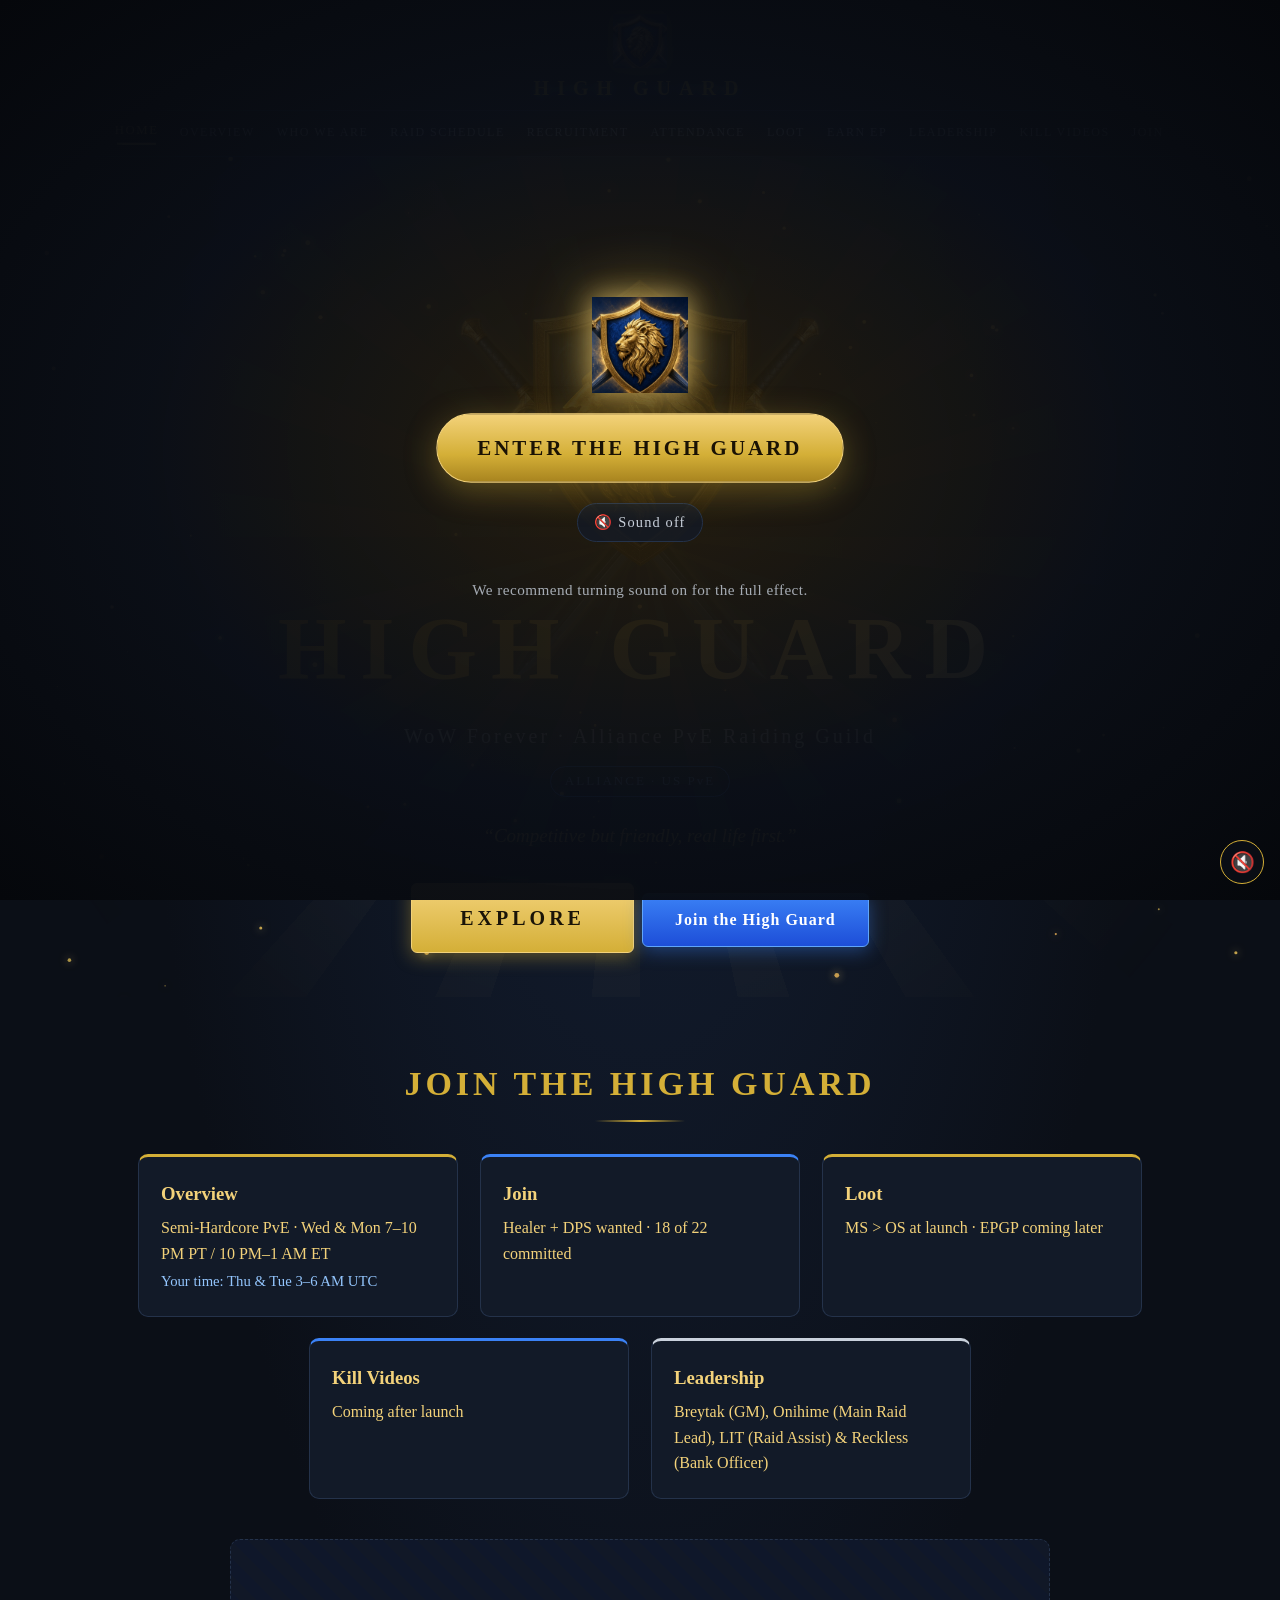
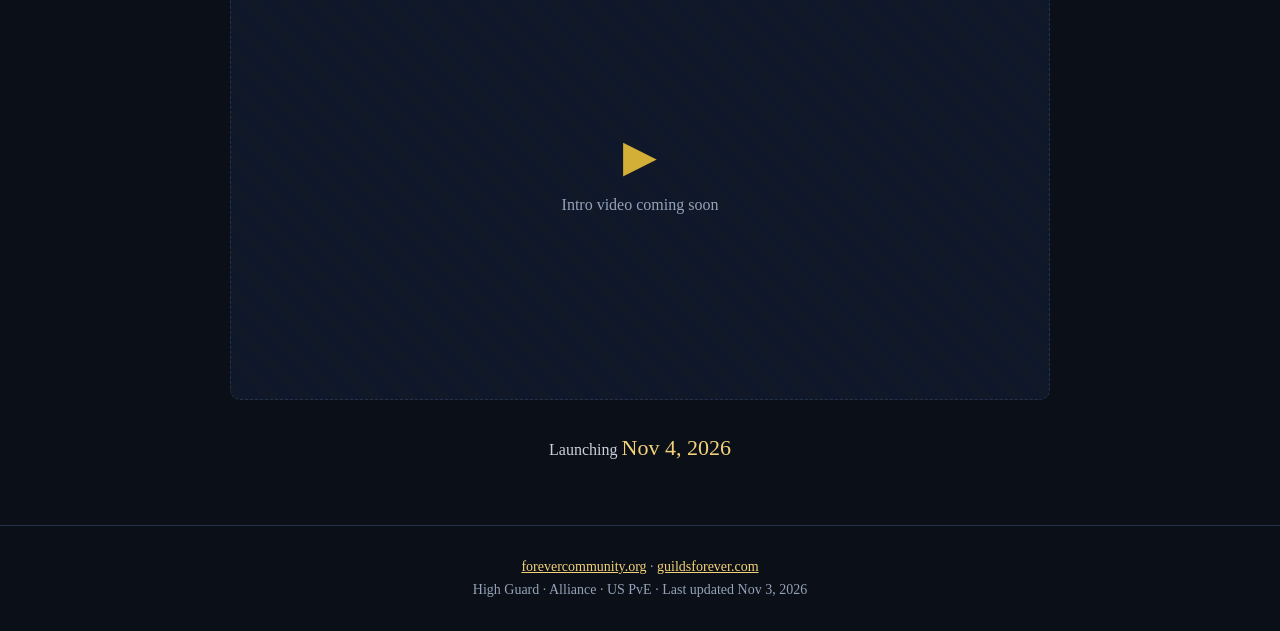
==== commit 639abaaf: "Rebrand to High Guard (highguard.gg)" ====
--- a/index.html
+++ b/index.html
@@ -1,5 +1,5 @@
-<!DOCTYPE html><html lang="en"><head><meta charset="utf-8"><meta name="viewport" content="width=device-width,initial-scale=1"><meta name="robots" content="noindex,nofollow"><title>Home · Vanguard</title><link rel="icon" href="vanguard-icon.png"><link rel="stylesheet" href="styles.css?v=5"><script>try{if(!sessionStorage.getItem("vgIntro")&&!matchMedia("(prefers-reduced-motion: reduce)").matches)document.documentElement.classList.add("intro","intro-wait")}catch(e){}</script></head><body>
-<nav class="nv-b"><a class="brand" href="index.html" class="active"><img src="vanguard-icon.png" alt="">VANGUARD</a><button class="burger" aria-label="Menu">☰</button><div class="links"><a href="index.html" class="active">Home</a><a href="overview.html">Overview</a><a href="who-we-are.html">Who We Are</a><a href="raid-schedule.html">Raid Schedule</a><a href="recruitment.html">Recruitment</a><a href="attendance.html">Attendance</a><a href="loot.html">Loot</a><a href="earn-ep.html">Earn EP</a><a href="leadership.html">Leadership</a><a href="videos.html">Kill Videos</a><a href="join.html">Join</a></div></nav>
-<main><header class="hero"><canvas id="embers"></canvas><div class="rays"></div><div class="emblem"><img class="sword s1" src="sword.png" alt="" aria-hidden="true"><img class="sword s2" src="sword.png" alt="" aria-hidden="true"><img class="shield" src="shield-base.png" alt="Vanguard lion shield"><img class="lion" src="lion.png" alt="" aria-hidden="true"><span class="ring"></span><span class="flash"></span></div><h1 class="title">VANGUARD</h1><p class="tag">WoW Forever · Alliance PvE Raiding Guild</p><span class="region">ALLIANCE · US PvE</span><p class="motto">“Competitive but friendly, real life first.”</p><div><a class="btn gold big" href="#explore">Explore</a><a class="btn" href="https://discord.gg/F4yfHPMW54" target="_blank" rel="noopener">Join the Vanguard</a></div></header>
-<section id="explore"><h2 class="reveal">Join the Vanguard</h2><div class="rule"></div><div class="tiles reveal" style="display:flex;flex-wrap:wrap;justify-content:center;gap:22px"><a href="overview.html" class="card tilt "><h3>Overview</h3><p>Semi-Hardcore PvE · Wed &amp; Mon <span class="raidtime" data-days="Wed,Mon">7–10 PM PT / 10 PM–1 AM ET</span></p></a><a href="join.html#recruiting" class="card tilt b"><h3>Join</h3><p>Healer + DPS wanted · 18 of 22 committed</p></a><a href="loot.html" class="card tilt "><h3>Loot</h3><p>MS &gt; OS at launch · EPGP coming later</p></a><a href="videos.html" class="card tilt b"><h3>Kill Videos</h3><p>Coming after launch</p></a><a href="leadership.html" class="card tilt s"><h3>Leadership</h3><p>Breytak (GM), Onihime (Main Raid Lead), LIT (Raid Assist) &amp; Reckless (Bank Officer)</p></a></div><div class="video-slot reveal" style="margin-top:40px"><div class="video tilt" role="img" aria-label="Intro video placeholder"><span>▶</span>Intro video coming soon</div></div><p class="center reveal" style="margin-top:30px">Launching <span class="big">Nov 4, 2026</span></p></section></main>
-<footer><p><a href="https://forevercommunity.org/guilds/vanguard-2">forevercommunity.org</a> · <a href="https://guildsforever.com/guilds/vanguard">guildsforever.com</a></p><p>Vanguard · Alliance · US PvE · Last updated Nov 3, 2026</p></footer><div class="vg-splash" role="dialog" aria-label="Enter the Vanguard"><div class="vg-splash-inner"><img src="vanguard-icon.png" alt="" class="vg-splash-icon"><button class="vg-enter" type="button">Enter the Vanguard</button><button type="button" class="vg-hint" aria-pressed="false" title="Toggle sound"><span class="vg-spk">🔇</span> <span class="vg-hint-txt">Sound off</span></button><p class="vg-sound-note">We recommend turning sound on for the full effect.</p></div></div><button class="sound-toggle" aria-label="Toggle sound" title="Sound off">🔇</button><script src="clang-fallback.js?v=4"></script><script src="script.js?v=4"></script></body></html>+<!DOCTYPE html><html lang="en"><head><meta charset="utf-8"><meta name="viewport" content="width=device-width,initial-scale=1"><meta name="robots" content="noindex,nofollow"><title>Home · High Guard</title><link rel="icon" href="highguard-icon.png"><link rel="stylesheet" href="styles.css?v=5"><script>try{if(!sessionStorage.getItem("vgIntro")&&!matchMedia("(prefers-reduced-motion: reduce)").matches)document.documentElement.classList.add("intro","intro-wait")}catch(e){}</script></head><body>
+<nav class="nv-b"><a class="brand" href="index.html" class="active"><img src="highguard-icon.png" alt="">HIGH GUARD</a><button class="burger" aria-label="Menu">☰</button><div class="links"><a href="index.html" class="active">Home</a><a href="overview.html">Overview</a><a href="who-we-are.html">Who We Are</a><a href="raid-schedule.html">Raid Schedule</a><a href="recruitment.html">Recruitment</a><a href="attendance.html">Attendance</a><a href="loot.html">Loot</a><a href="earn-ep.html">Earn EP</a><a href="leadership.html">Leadership</a><a href="videos.html">Kill Videos</a><a href="join.html">Join</a></div></nav>
+<main><header class="hero"><canvas id="embers"></canvas><div class="rays"></div><div class="emblem"><img class="sword s1" src="sword.png" alt="" aria-hidden="true"><img class="sword s2" src="sword.png" alt="" aria-hidden="true"><img class="shield" src="shield-base.png" alt="High Guard lion shield"><img class="lion" src="lion.png" alt="" aria-hidden="true"><span class="ring"></span><span class="flash"></span></div><h1 class="title">HIGH GUARD</h1><p class="tag">WoW Forever · Alliance PvE Raiding Guild</p><span class="region">ALLIANCE · US PvE</span><p class="motto">“Competitive but friendly, real life first.”</p><div><a class="btn gold big" href="#explore">Explore</a><a class="btn" href="https://discord.gg/F4yfHPMW54" target="_blank" rel="noopener">Join the High Guard</a></div></header>
+<section id="explore"><h2 class="reveal">Join the High Guard</h2><div class="rule"></div><div class="tiles reveal" style="display:flex;flex-wrap:wrap;justify-content:center;gap:22px"><a href="overview.html" class="card tilt "><h3>Overview</h3><p>Semi-Hardcore PvE · Wed &amp; Mon <span class="raidtime" data-days="Wed,Mon">7–10 PM PT / 10 PM–1 AM ET</span></p></a><a href="join.html#recruiting" class="card tilt b"><h3>Join</h3><p>Healer + DPS wanted · 18 of 22 committed</p></a><a href="loot.html" class="card tilt "><h3>Loot</h3><p>MS &gt; OS at launch · EPGP coming later</p></a><a href="videos.html" class="card tilt b"><h3>Kill Videos</h3><p>Coming after launch</p></a><a href="leadership.html" class="card tilt s"><h3>Leadership</h3><p>Breytak (GM), Onihime (Main Raid Lead), LIT (Raid Assist) &amp; Reckless (Bank Officer)</p></a></div><div class="video-slot reveal" style="margin-top:40px"><div class="video tilt" role="img" aria-label="Intro video placeholder"><span>▶</span>Intro video coming soon</div></div><p class="center reveal" style="margin-top:30px">Launching <span class="big">Nov 4, 2026</span></p></section></main>
+<footer><p><a href="https://forevercommunity.org/guilds/vanguard-2">forevercommunity.org</a> · <a href="https://guildsforever.com/guilds/vanguard">guildsforever.com</a></p><p>High Guard · Alliance · US PvE · Last updated Nov 3, 2026</p></footer><div class="vg-splash" role="dialog" aria-label="Enter the High Guard"><div class="vg-splash-inner"><img src="highguard-icon.png" alt="" class="vg-splash-icon"><button class="vg-enter" type="button">Enter the High Guard</button><button type="button" class="vg-hint" aria-pressed="false" title="Toggle sound"><span class="vg-spk">🔇</span> <span class="vg-hint-txt">Sound off</span></button><p class="vg-sound-note">We recommend turning sound on for the full effect.</p></div></div><button class="sound-toggle" aria-label="Toggle sound" title="Sound off">🔇</button><script src="clang-fallback.js?v=4"></script><script src="script.js?v=4"></script></body></html>
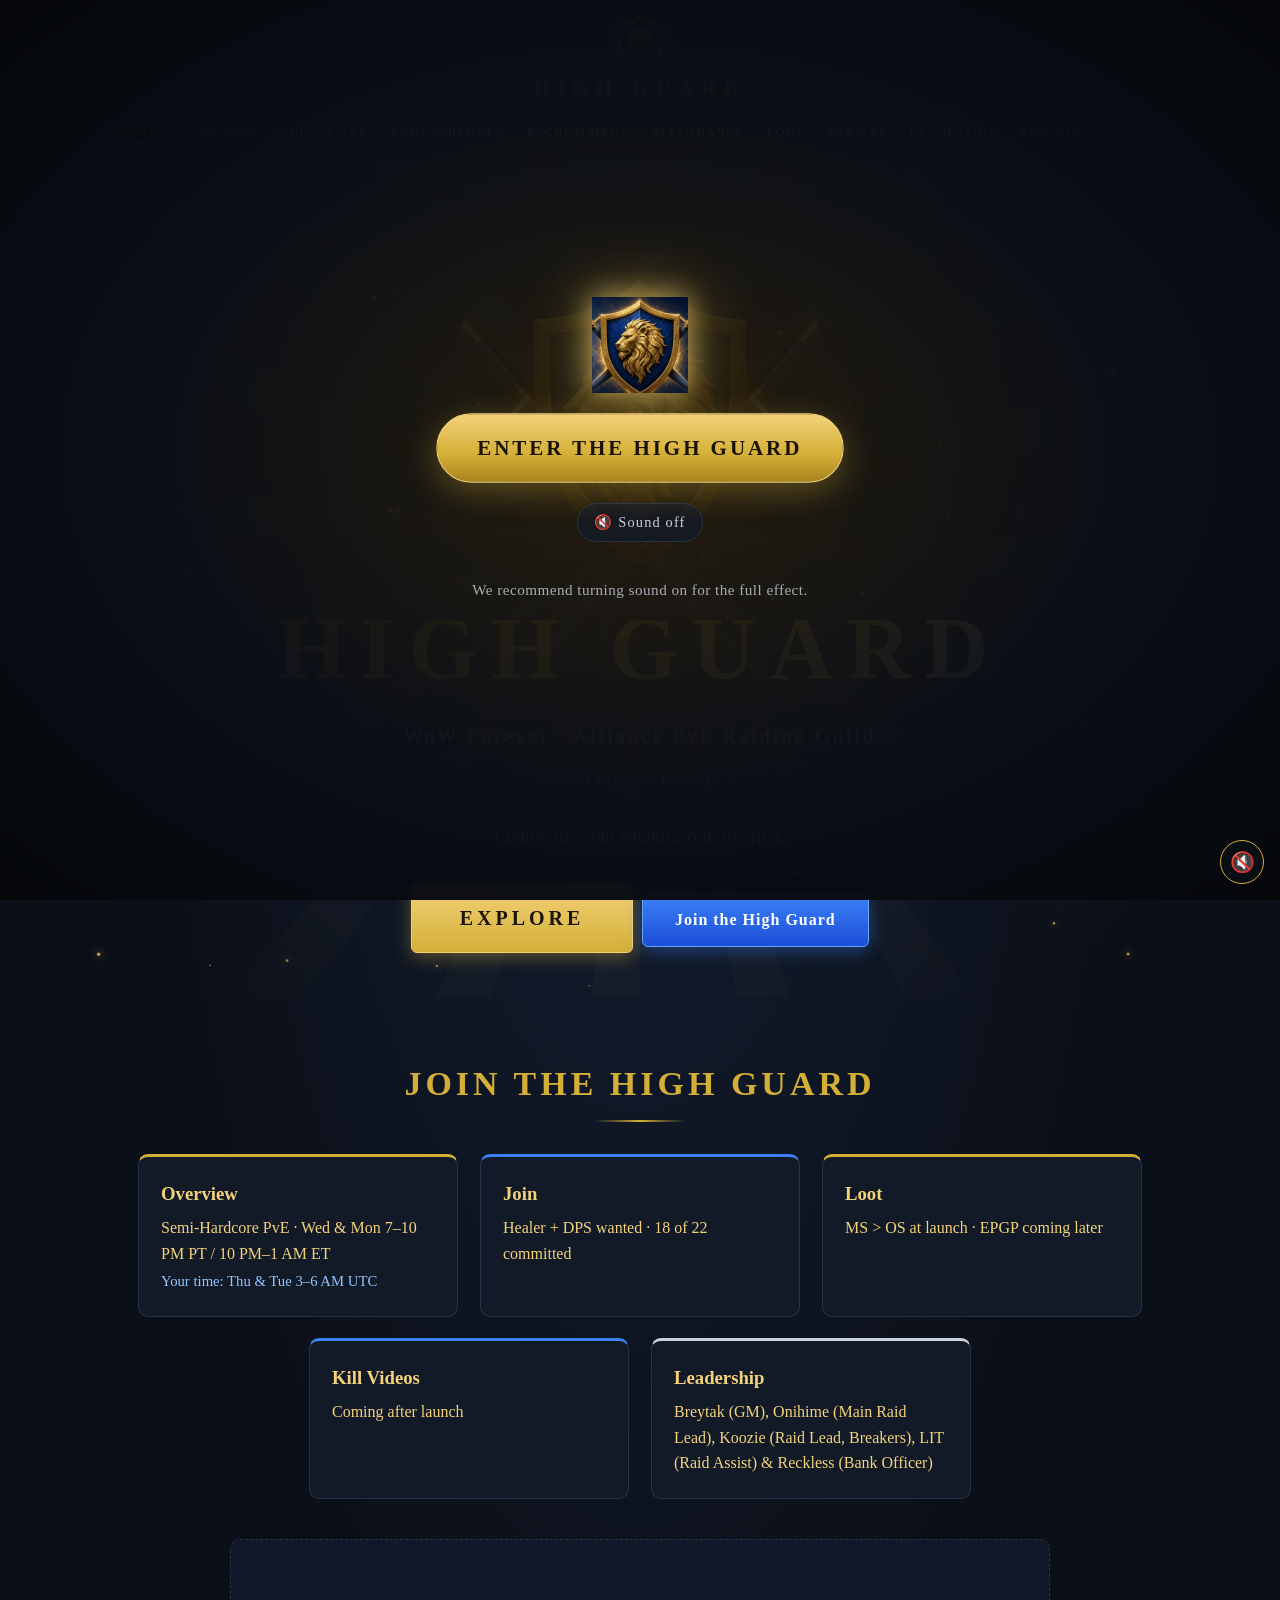
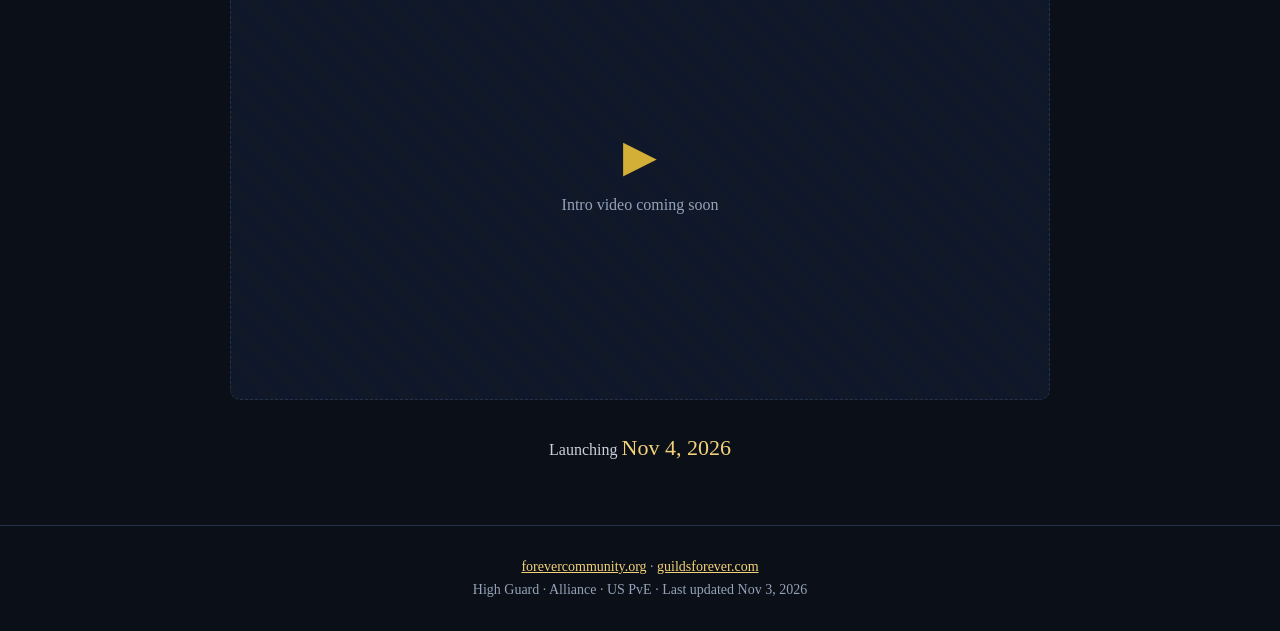
==== commit 47f27eb6: "Add Koozie as Breakers raid lead" ====
--- a/index.html
+++ b/index.html
@@ -1,5 +1,5 @@
 <!DOCTYPE html><html lang="en"><head><meta charset="utf-8"><meta name="viewport" content="width=device-width,initial-scale=1"><meta name="robots" content="noindex,nofollow"><title>Home · High Guard</title><link rel="icon" href="highguard-icon.png"><link rel="stylesheet" href="styles.css?v=5"><script>try{if(!sessionStorage.getItem("vgIntro")&&!matchMedia("(prefers-reduced-motion: reduce)").matches)document.documentElement.classList.add("intro","intro-wait")}catch(e){}</script></head><body>
 <nav class="nv-b"><a class="brand" href="index.html" class="active"><img src="highguard-icon.png" alt="">HIGH GUARD</a><button class="burger" aria-label="Menu">☰</button><div class="links"><a href="index.html" class="active">Home</a><a href="overview.html">Overview</a><a href="who-we-are.html">Who We Are</a><a href="raid-schedule.html">Raid Schedule</a><a href="recruitment.html">Recruitment</a><a href="attendance.html">Attendance</a><a href="loot.html">Loot</a><a href="earn-ep.html">Earn EP</a><a href="leadership.html">Leadership</a><a href="videos.html">Kill Videos</a><a href="join.html">Join</a></div></nav>
 <main><header class="hero"><canvas id="embers"></canvas><div class="rays"></div><div class="emblem"><img class="sword s1" src="sword.png" alt="" aria-hidden="true"><img class="sword s2" src="sword.png" alt="" aria-hidden="true"><img class="shield" src="shield-base.png" alt="High Guard lion shield"><img class="lion" src="lion.png" alt="" aria-hidden="true"><span class="ring"></span><span class="flash"></span></div><h1 class="title">HIGH GUARD</h1><p class="tag">WoW Forever · Alliance PvE Raiding Guild</p><span class="region">ALLIANCE · US PvE</span><p class="motto">“Competitive but friendly, real life first.”</p><div><a class="btn gold big" href="#explore">Explore</a><a class="btn" href="https://discord.gg/F4yfHPMW54" target="_blank" rel="noopener">Join the High Guard</a></div></header>
-<section id="explore"><h2 class="reveal">Join the High Guard</h2><div class="rule"></div><div class="tiles reveal" style="display:flex;flex-wrap:wrap;justify-content:center;gap:22px"><a href="overview.html" class="card tilt "><h3>Overview</h3><p>Semi-Hardcore PvE · Wed &amp; Mon <span class="raidtime" data-days="Wed,Mon">7–10 PM PT / 10 PM–1 AM ET</span></p></a><a href="join.html#recruiting" class="card tilt b"><h3>Join</h3><p>Healer + DPS wanted · 18 of 22 committed</p></a><a href="loot.html" class="card tilt "><h3>Loot</h3><p>MS &gt; OS at launch · EPGP coming later</p></a><a href="videos.html" class="card tilt b"><h3>Kill Videos</h3><p>Coming after launch</p></a><a href="leadership.html" class="card tilt s"><h3>Leadership</h3><p>Breytak (GM), Onihime (Main Raid Lead), LIT (Raid Assist) &amp; Reckless (Bank Officer)</p></a></div><div class="video-slot reveal" style="margin-top:40px"><div class="video tilt" role="img" aria-label="Intro video placeholder"><span>▶</span>Intro video coming soon</div></div><p class="center reveal" style="margin-top:30px">Launching <span class="big">Nov 4, 2026</span></p></section></main>
+<section id="explore"><h2 class="reveal">Join the High Guard</h2><div class="rule"></div><div class="tiles reveal" style="display:flex;flex-wrap:wrap;justify-content:center;gap:22px"><a href="overview.html" class="card tilt "><h3>Overview</h3><p>Semi-Hardcore PvE · Wed &amp; Mon <span class="raidtime" data-days="Wed,Mon">7–10 PM PT / 10 PM–1 AM ET</span></p></a><a href="join.html#recruiting" class="card tilt b"><h3>Join</h3><p>Healer + DPS wanted · 18 of 22 committed</p></a><a href="loot.html" class="card tilt "><h3>Loot</h3><p>MS &gt; OS at launch · EPGP coming later</p></a><a href="videos.html" class="card tilt b"><h3>Kill Videos</h3><p>Coming after launch</p></a><a href="leadership.html" class="card tilt s"><h3>Leadership</h3><p>Breytak (GM), Onihime (Main Raid Lead), Koozie (Raid Lead, Breakers), LIT (Raid Assist) &amp; Reckless (Bank Officer)</p></a></div><div class="video-slot reveal" style="margin-top:40px"><div class="video tilt" role="img" aria-label="Intro video placeholder"><span>▶</span>Intro video coming soon</div></div><p class="center reveal" style="margin-top:30px">Launching <span class="big">Nov 4, 2026</span></p></section></main>
 <footer><p><a href="https://forevercommunity.org/guilds/vanguard-2">forevercommunity.org</a> · <a href="https://guildsforever.com/guilds/vanguard">guildsforever.com</a></p><p>High Guard · Alliance · US PvE · Last updated Nov 3, 2026</p></footer><div class="vg-splash" role="dialog" aria-label="Enter the High Guard"><div class="vg-splash-inner"><img src="highguard-icon.png" alt="" class="vg-splash-icon"><button class="vg-enter" type="button">Enter the High Guard</button><button type="button" class="vg-hint" aria-pressed="false" title="Toggle sound"><span class="vg-spk">🔇</span> <span class="vg-hint-txt">Sound off</span></button><p class="vg-sound-note">We recommend turning sound on for the full effect.</p></div></div><button class="sound-toggle" aria-label="Toggle sound" title="Sound off">🔇</button><script src="clang-fallback.js?v=4"></script><script src="script.js?v=4"></script></body></html>
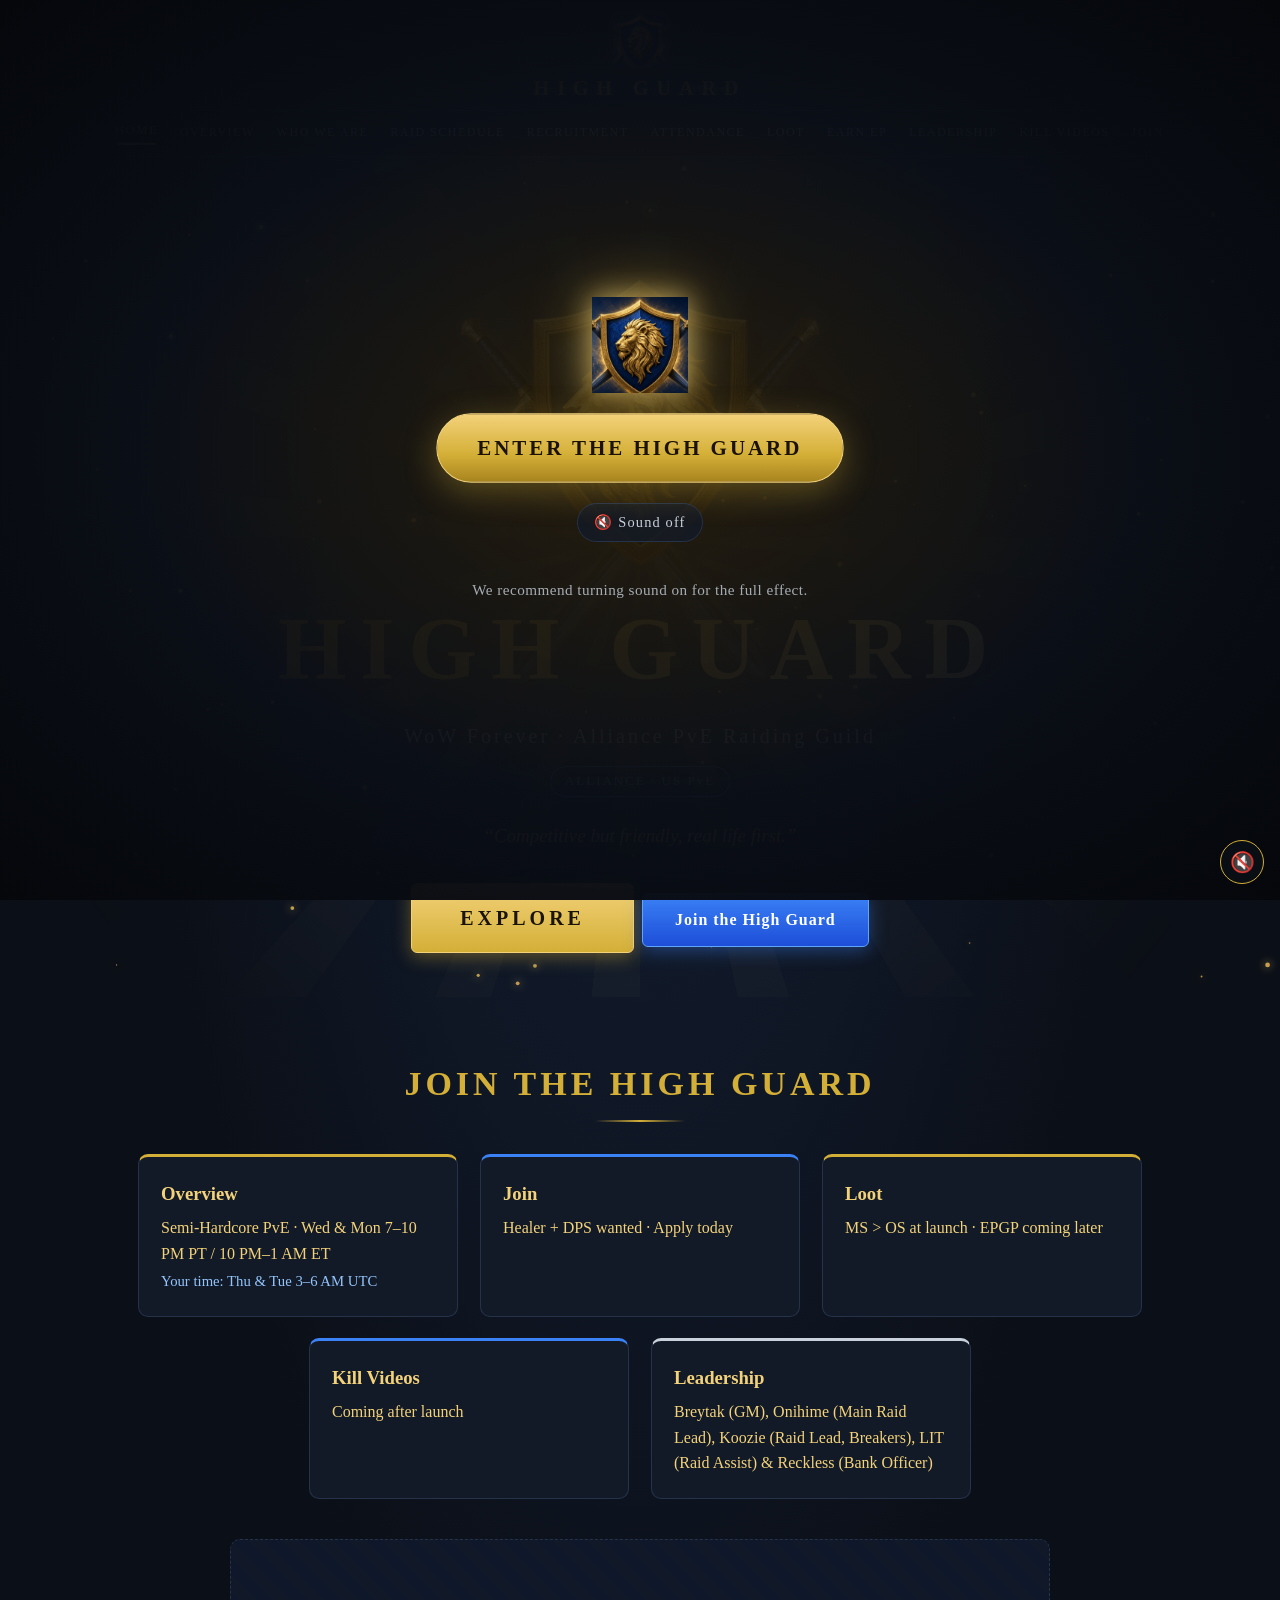
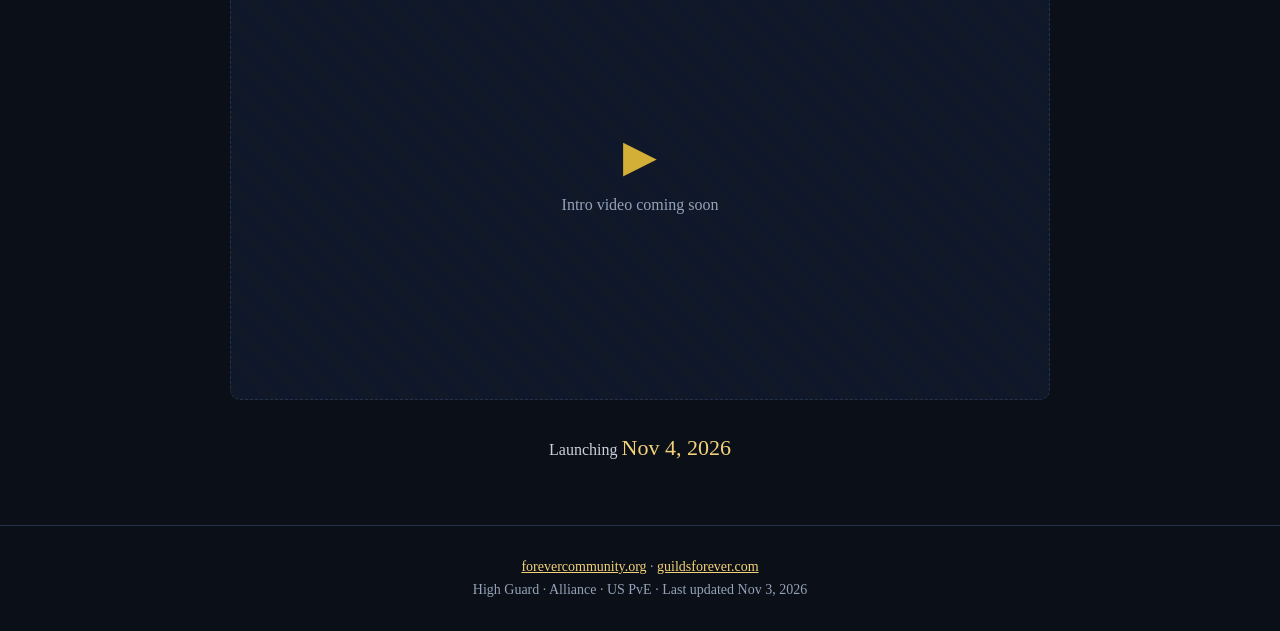
==== commit de1176c9: "Recruitment open: remove public roster/count" ====
--- a/index.html
+++ b/index.html
@@ -1,5 +1,5 @@
 <!DOCTYPE html><html lang="en"><head><meta charset="utf-8"><meta name="viewport" content="width=device-width,initial-scale=1"><meta name="robots" content="noindex,nofollow"><title>Home · High Guard</title><link rel="icon" href="highguard-icon.png"><link rel="stylesheet" href="styles.css?v=5"><script>try{if(!sessionStorage.getItem("vgIntro")&&!matchMedia("(prefers-reduced-motion: reduce)").matches)document.documentElement.classList.add("intro","intro-wait")}catch(e){}</script></head><body>
 <nav class="nv-b"><a class="brand" href="index.html" class="active"><img src="highguard-icon.png" alt="">HIGH GUARD</a><button class="burger" aria-label="Menu">☰</button><div class="links"><a href="index.html" class="active">Home</a><a href="overview.html">Overview</a><a href="who-we-are.html">Who We Are</a><a href="raid-schedule.html">Raid Schedule</a><a href="recruitment.html">Recruitment</a><a href="attendance.html">Attendance</a><a href="loot.html">Loot</a><a href="earn-ep.html">Earn EP</a><a href="leadership.html">Leadership</a><a href="videos.html">Kill Videos</a><a href="join.html">Join</a></div></nav>
 <main><header class="hero"><canvas id="embers"></canvas><div class="rays"></div><div class="emblem"><img class="sword s1" src="sword.png" alt="" aria-hidden="true"><img class="sword s2" src="sword.png" alt="" aria-hidden="true"><img class="shield" src="shield-base.png" alt="High Guard lion shield"><img class="lion" src="lion.png" alt="" aria-hidden="true"><span class="ring"></span><span class="flash"></span></div><h1 class="title">HIGH GUARD</h1><p class="tag">WoW Forever · Alliance PvE Raiding Guild</p><span class="region">ALLIANCE · US PvE</span><p class="motto">“Competitive but friendly, real life first.”</p><div><a class="btn gold big" href="#explore">Explore</a><a class="btn" href="https://discord.gg/F4yfHPMW54" target="_blank" rel="noopener">Join the High Guard</a></div></header>
-<section id="explore"><h2 class="reveal">Join the High Guard</h2><div class="rule"></div><div class="tiles reveal" style="display:flex;flex-wrap:wrap;justify-content:center;gap:22px"><a href="overview.html" class="card tilt "><h3>Overview</h3><p>Semi-Hardcore PvE · Wed &amp; Mon <span class="raidtime" data-days="Wed,Mon">7–10 PM PT / 10 PM–1 AM ET</span></p></a><a href="join.html#recruiting" class="card tilt b"><h3>Join</h3><p>Healer + DPS wanted · 18 of 22 committed</p></a><a href="loot.html" class="card tilt "><h3>Loot</h3><p>MS &gt; OS at launch · EPGP coming later</p></a><a href="videos.html" class="card tilt b"><h3>Kill Videos</h3><p>Coming after launch</p></a><a href="leadership.html" class="card tilt s"><h3>Leadership</h3><p>Breytak (GM), Onihime (Main Raid Lead), Koozie (Raid Lead, Breakers), LIT (Raid Assist) &amp; Reckless (Bank Officer)</p></a></div><div class="video-slot reveal" style="margin-top:40px"><div class="video tilt" role="img" aria-label="Intro video placeholder"><span>▶</span>Intro video coming soon</div></div><p class="center reveal" style="margin-top:30px">Launching <span class="big">Nov 4, 2026</span></p></section></main>
+<section id="explore"><h2 class="reveal">Join the High Guard</h2><div class="rule"></div><div class="tiles reveal" style="display:flex;flex-wrap:wrap;justify-content:center;gap:22px"><a href="overview.html" class="card tilt "><h3>Overview</h3><p>Semi-Hardcore PvE · Wed &amp; Mon <span class="raidtime" data-days="Wed,Mon">7–10 PM PT / 10 PM–1 AM ET</span></p></a><a href="join.html#recruiting" class="card tilt b"><h3>Join</h3><p>Healer + DPS wanted · Apply today</p></a><a href="loot.html" class="card tilt "><h3>Loot</h3><p>MS &gt; OS at launch · EPGP coming later</p></a><a href="videos.html" class="card tilt b"><h3>Kill Videos</h3><p>Coming after launch</p></a><a href="leadership.html" class="card tilt s"><h3>Leadership</h3><p>Breytak (GM), Onihime (Main Raid Lead), Koozie (Raid Lead, Breakers), LIT (Raid Assist) &amp; Reckless (Bank Officer)</p></a></div><div class="video-slot reveal" style="margin-top:40px"><div class="video tilt" role="img" aria-label="Intro video placeholder"><span>▶</span>Intro video coming soon</div></div><p class="center reveal" style="margin-top:30px">Launching <span class="big">Nov 4, 2026</span></p></section></main>
 <footer><p><a href="https://forevercommunity.org/guilds/vanguard-2">forevercommunity.org</a> · <a href="https://guildsforever.com/guilds/vanguard">guildsforever.com</a></p><p>High Guard · Alliance · US PvE · Last updated Nov 3, 2026</p></footer><div class="vg-splash" role="dialog" aria-label="Enter the High Guard"><div class="vg-splash-inner"><img src="highguard-icon.png" alt="" class="vg-splash-icon"><button class="vg-enter" type="button">Enter the High Guard</button><button type="button" class="vg-hint" aria-pressed="false" title="Toggle sound"><span class="vg-spk">🔇</span> <span class="vg-hint-txt">Sound off</span></button><p class="vg-sound-note">We recommend turning sound on for the full effect.</p></div></div><button class="sound-toggle" aria-label="Toggle sound" title="Sound off">🔇</button><script src="clang-fallback.js?v=4"></script><script src="script.js?v=4"></script></body></html>
